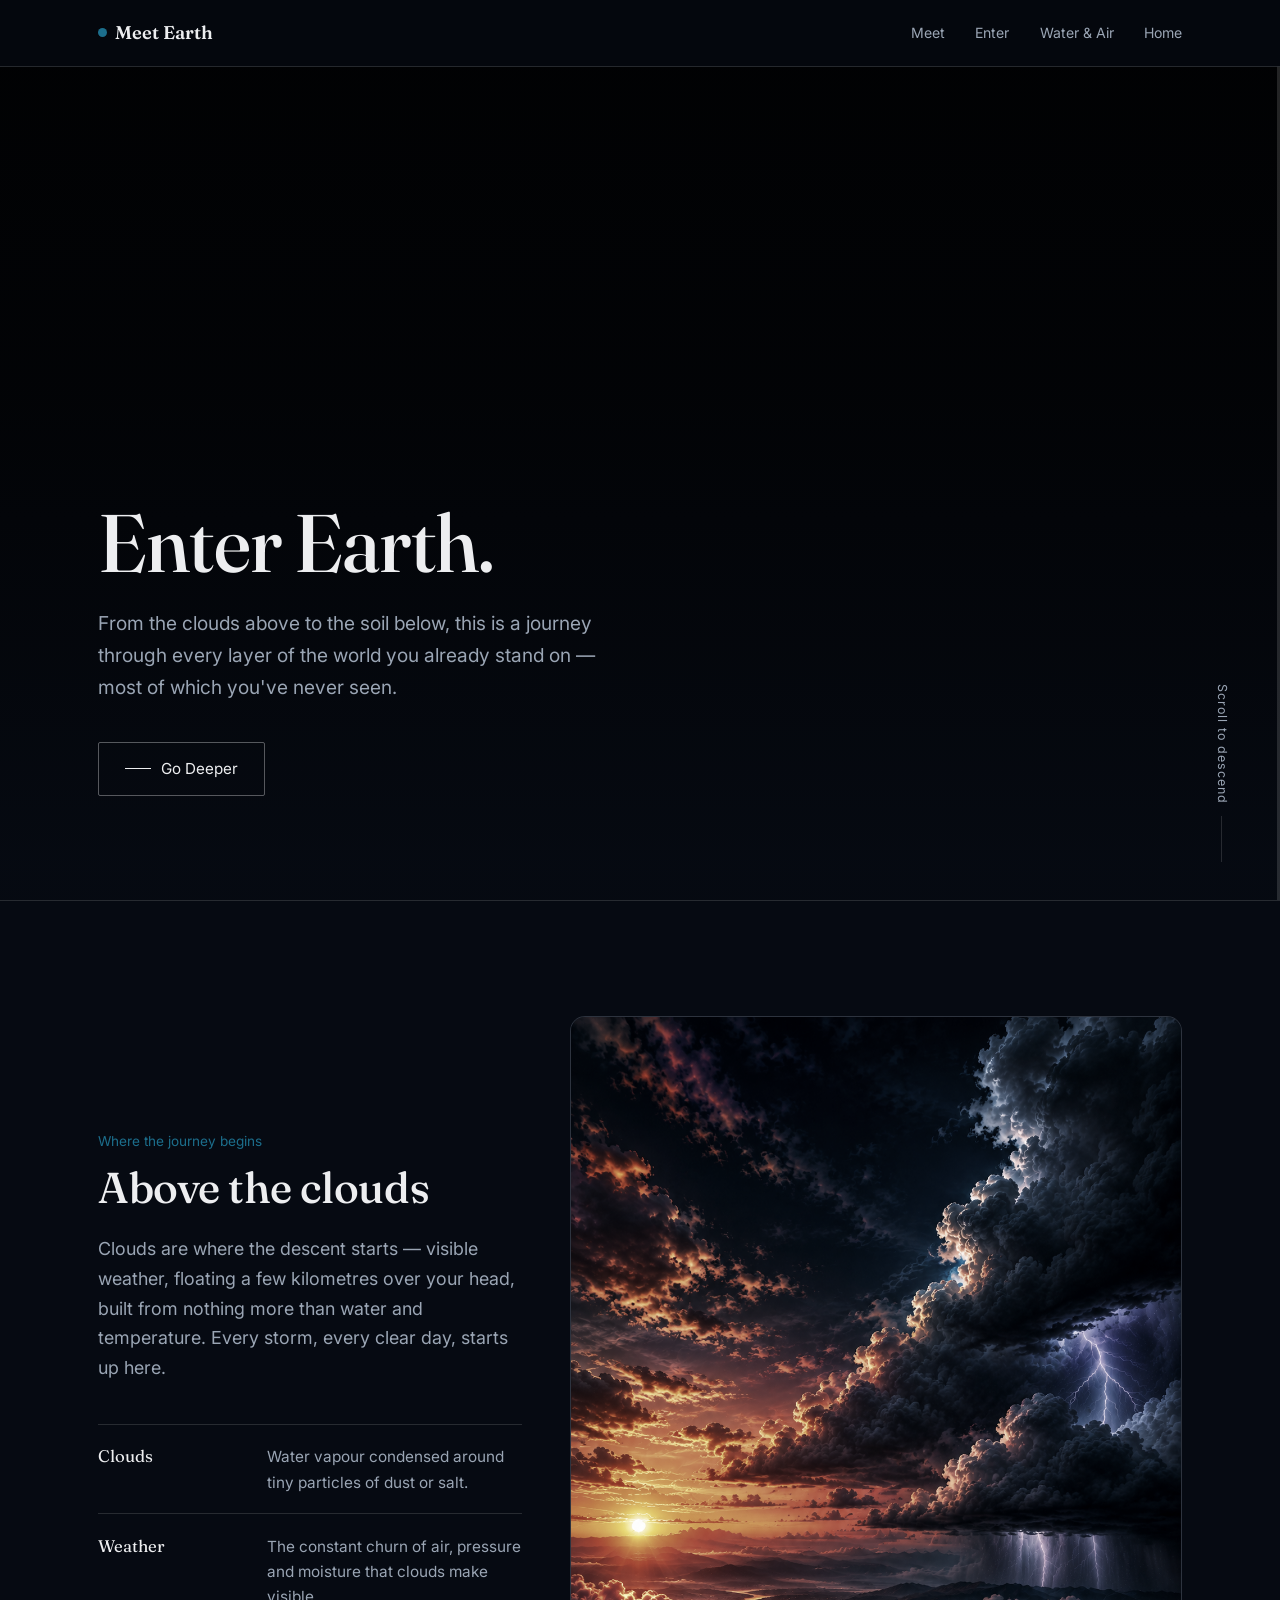
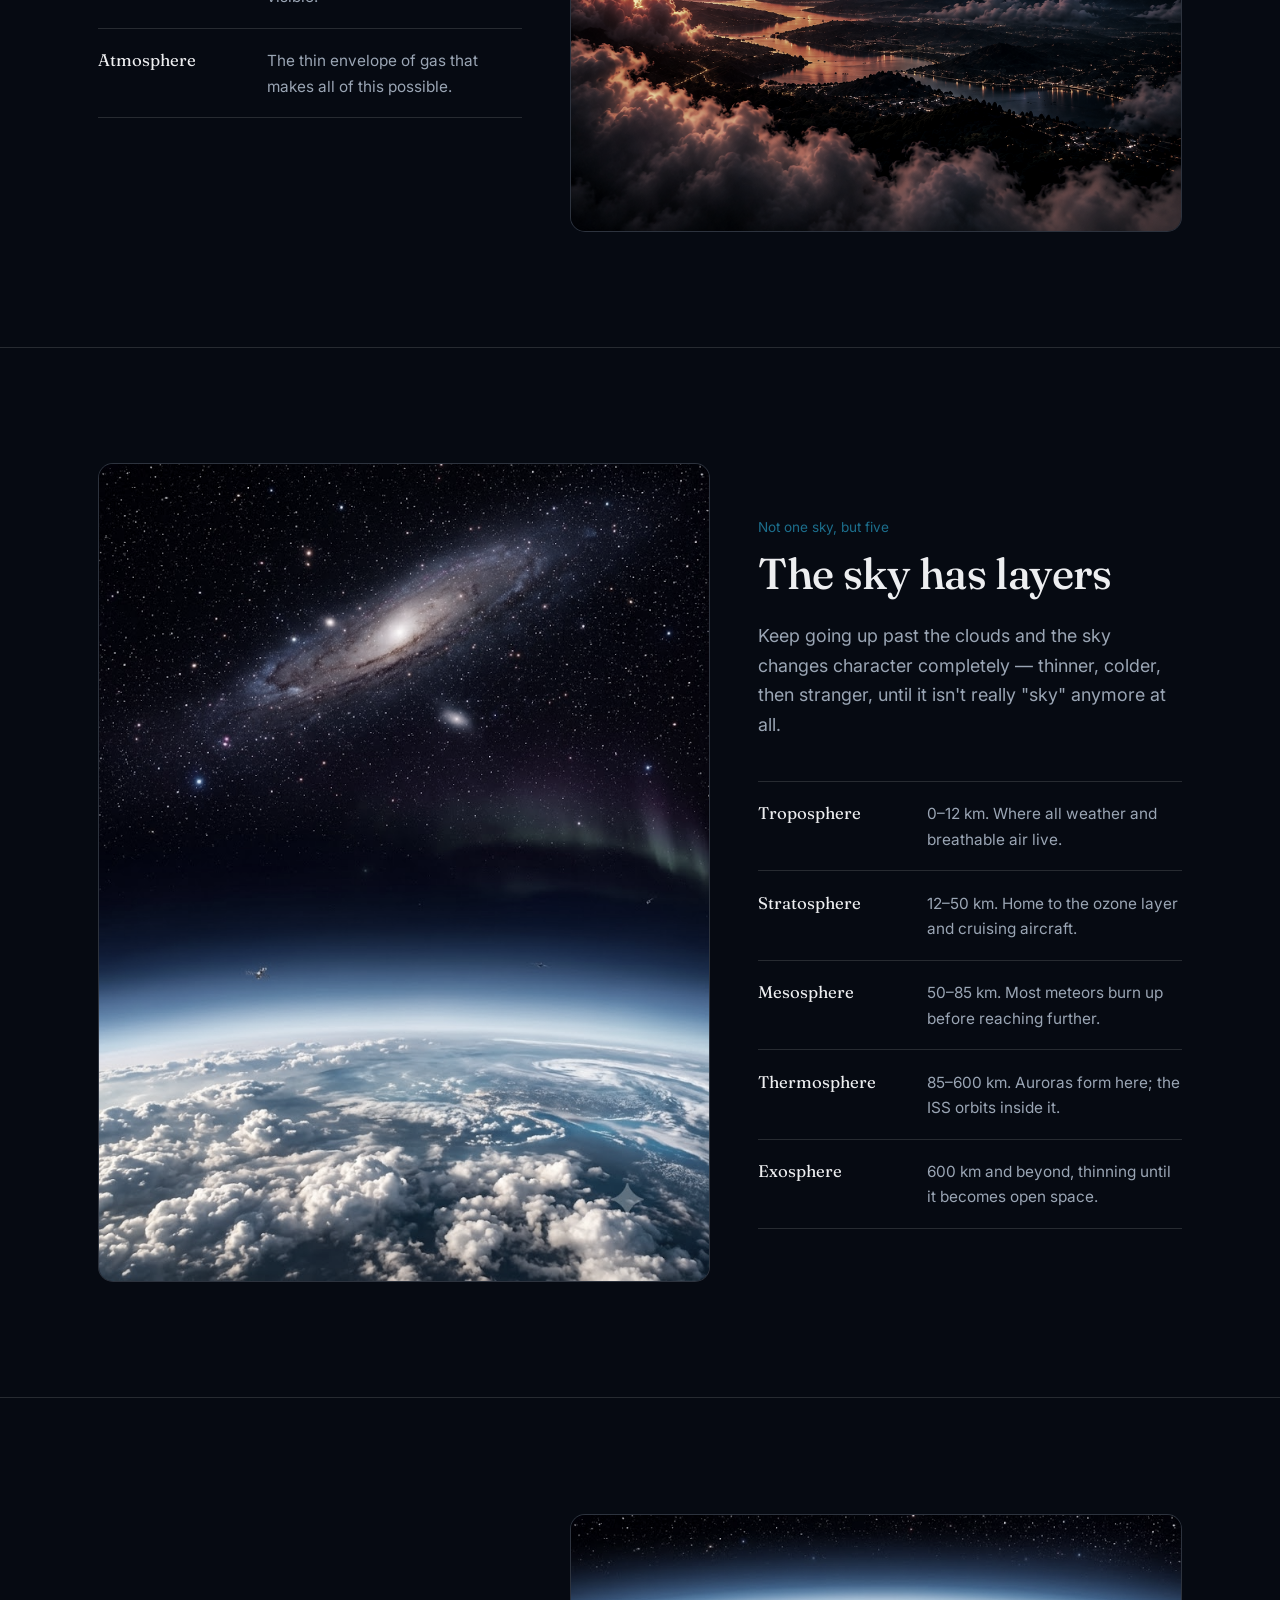
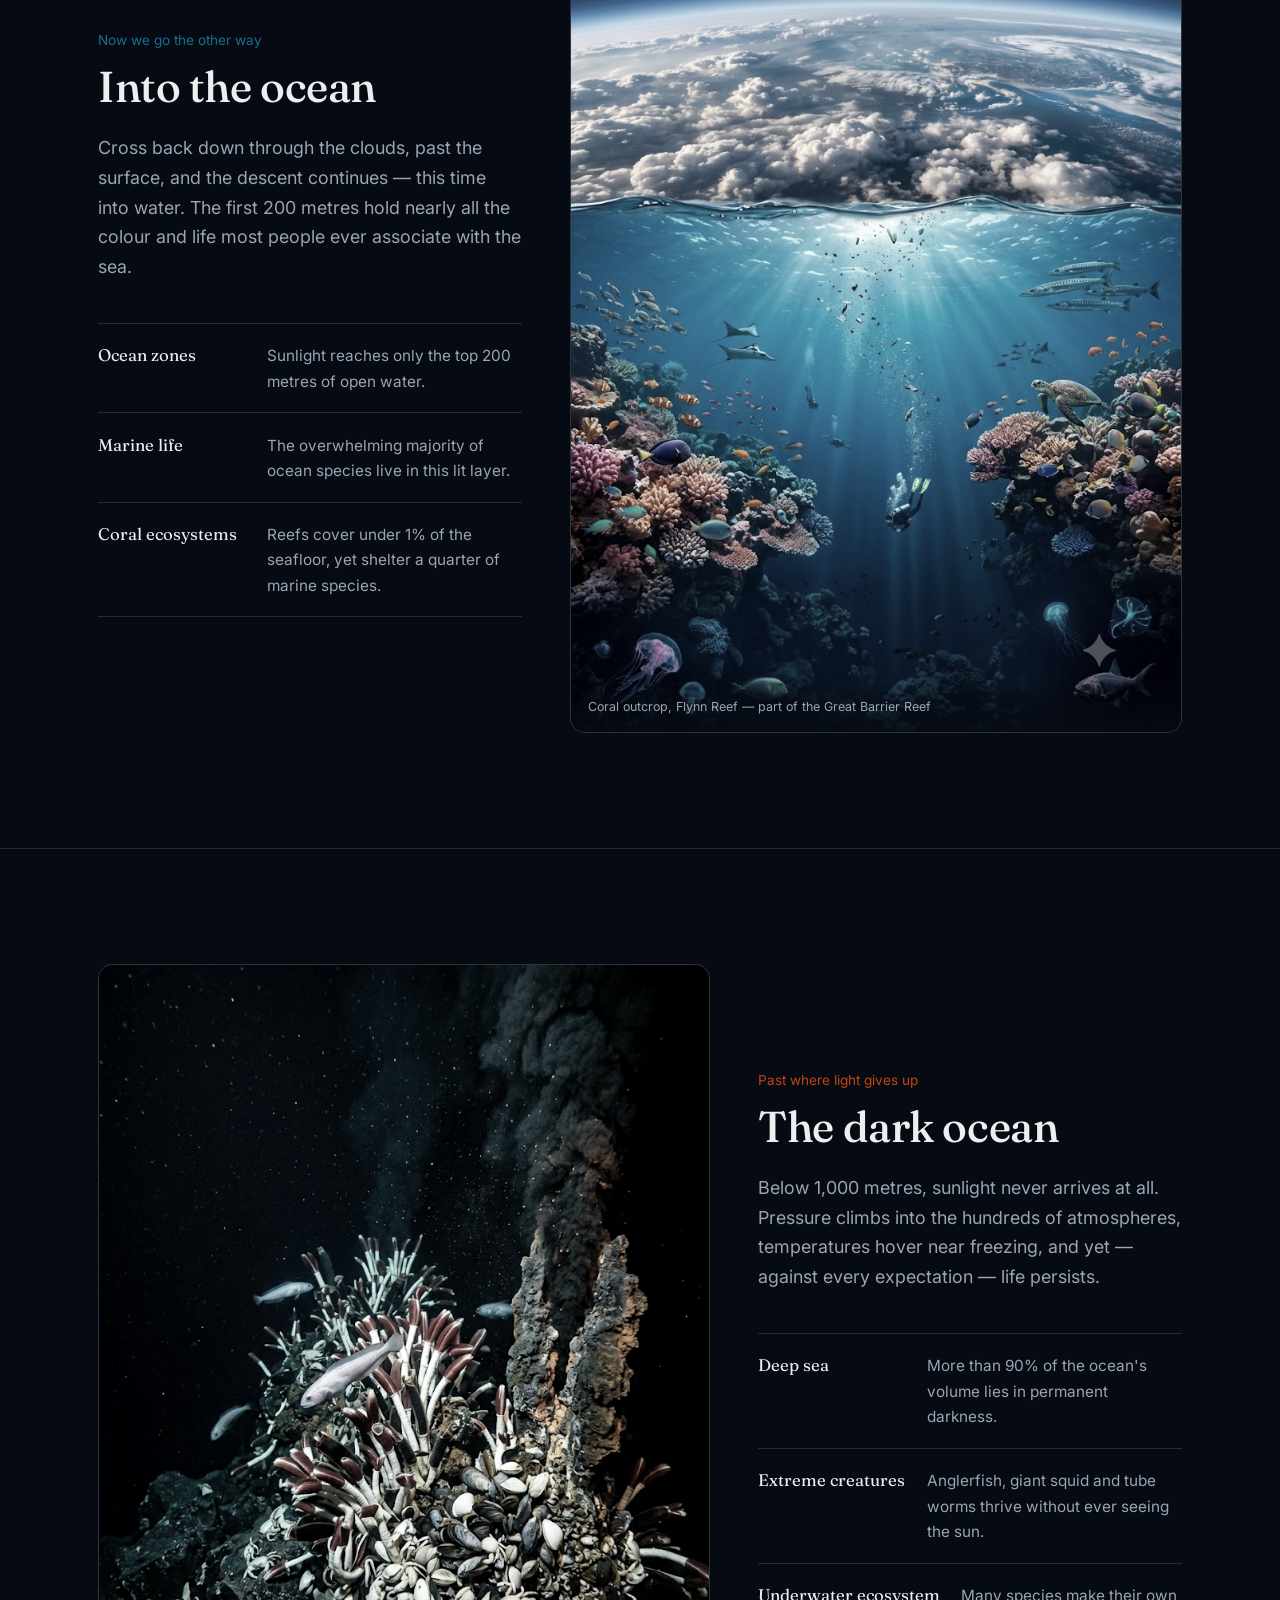
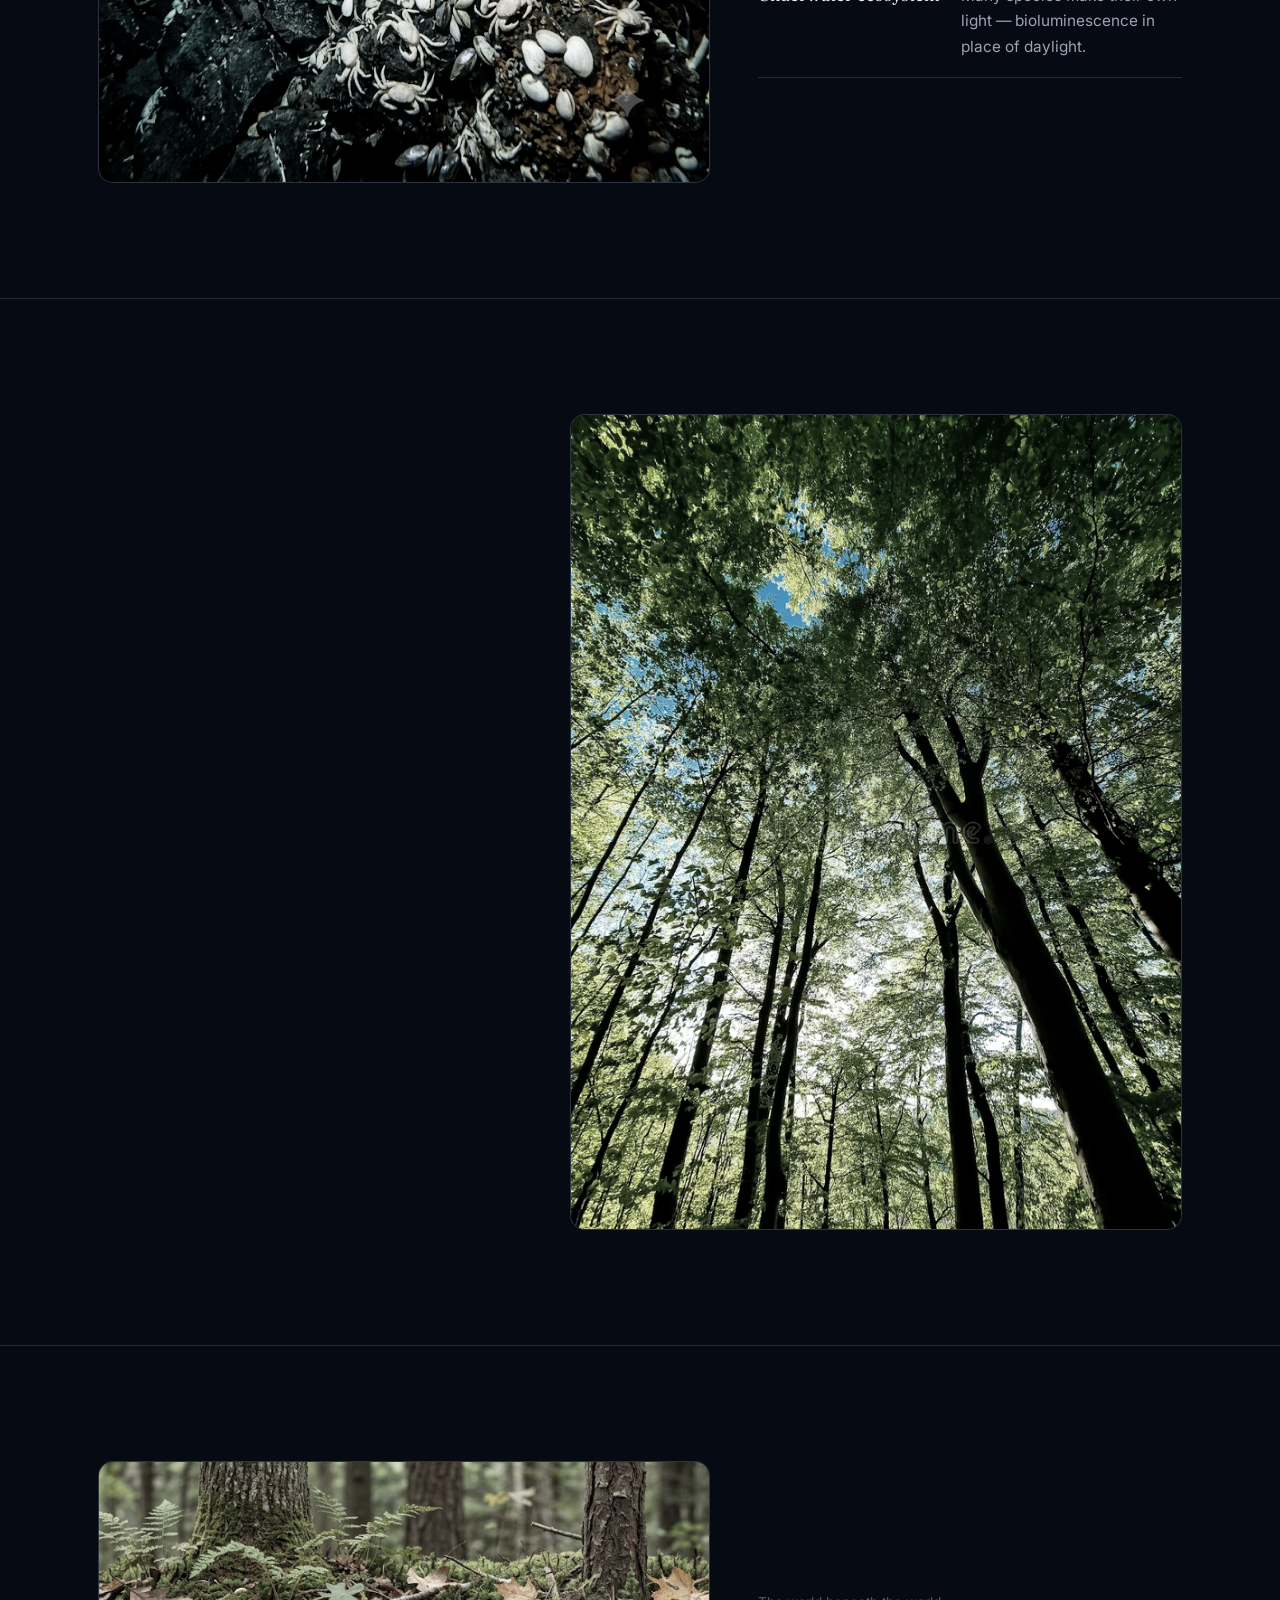
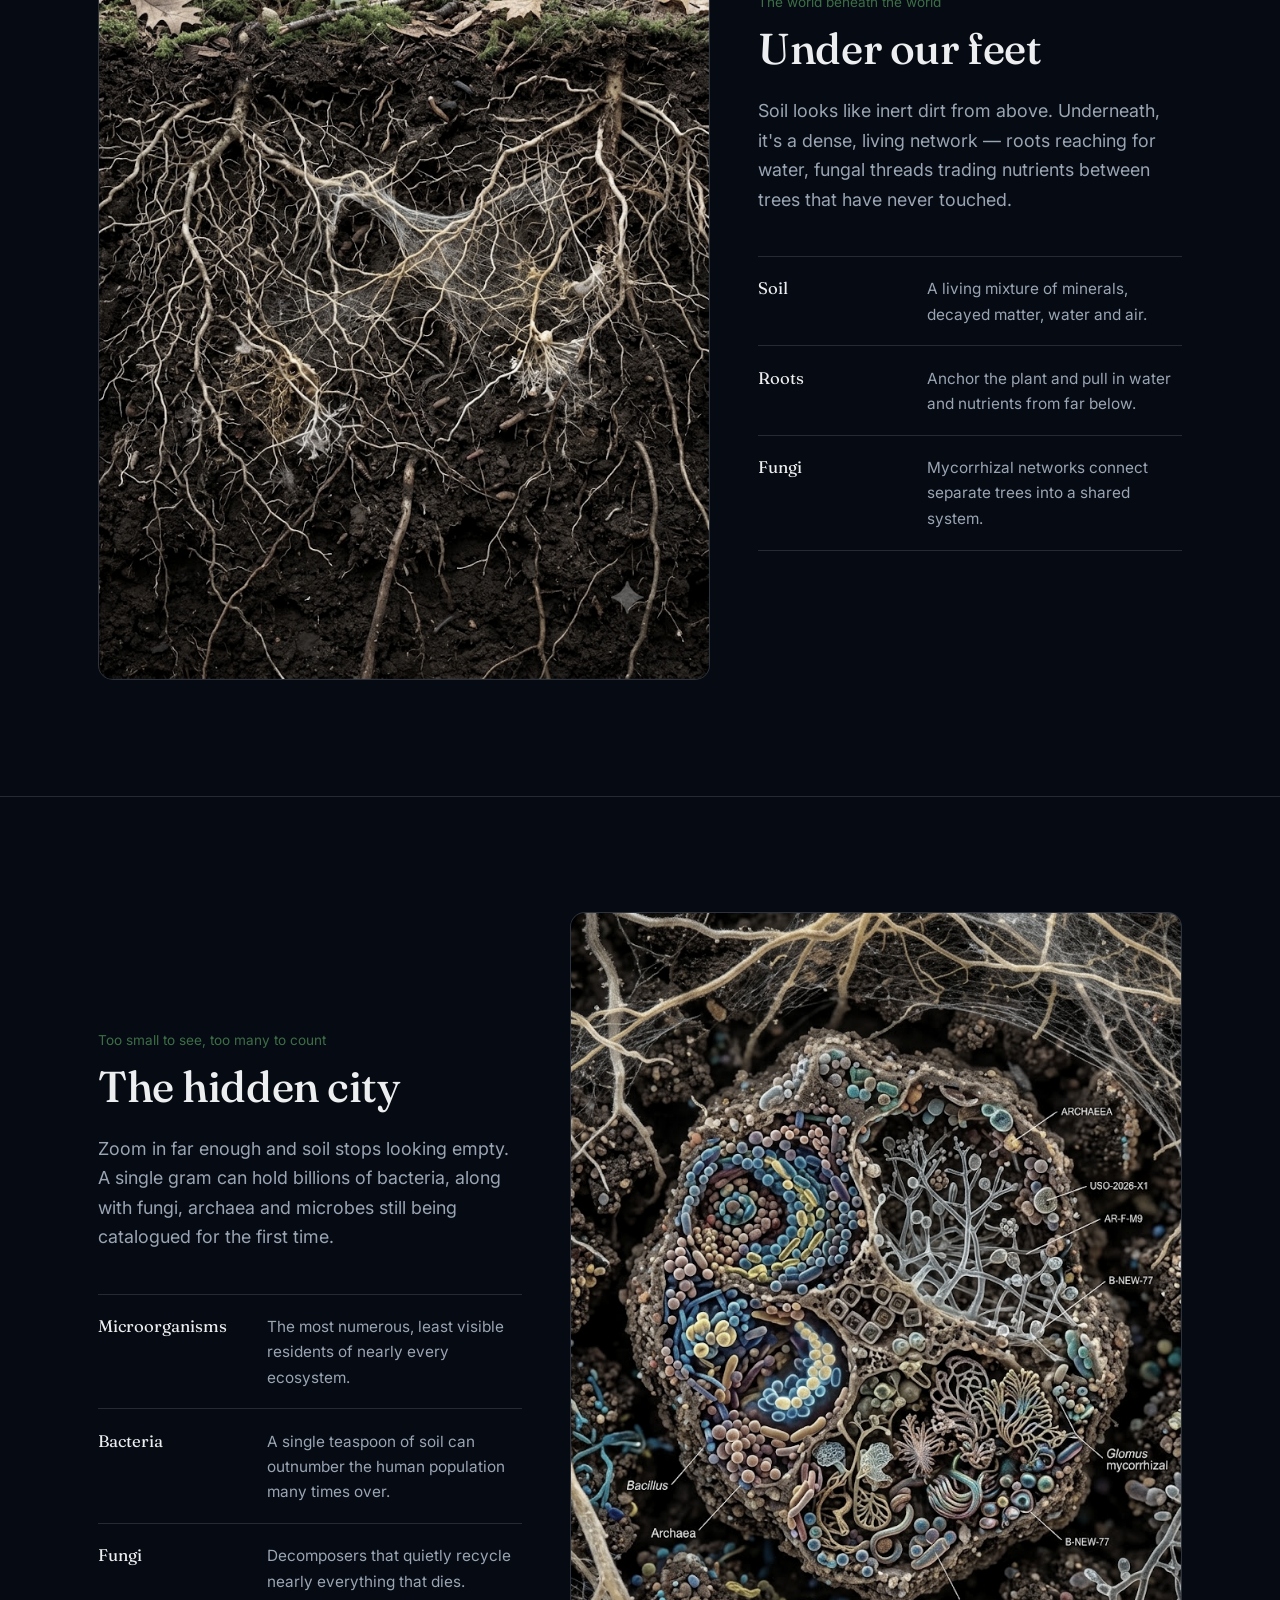
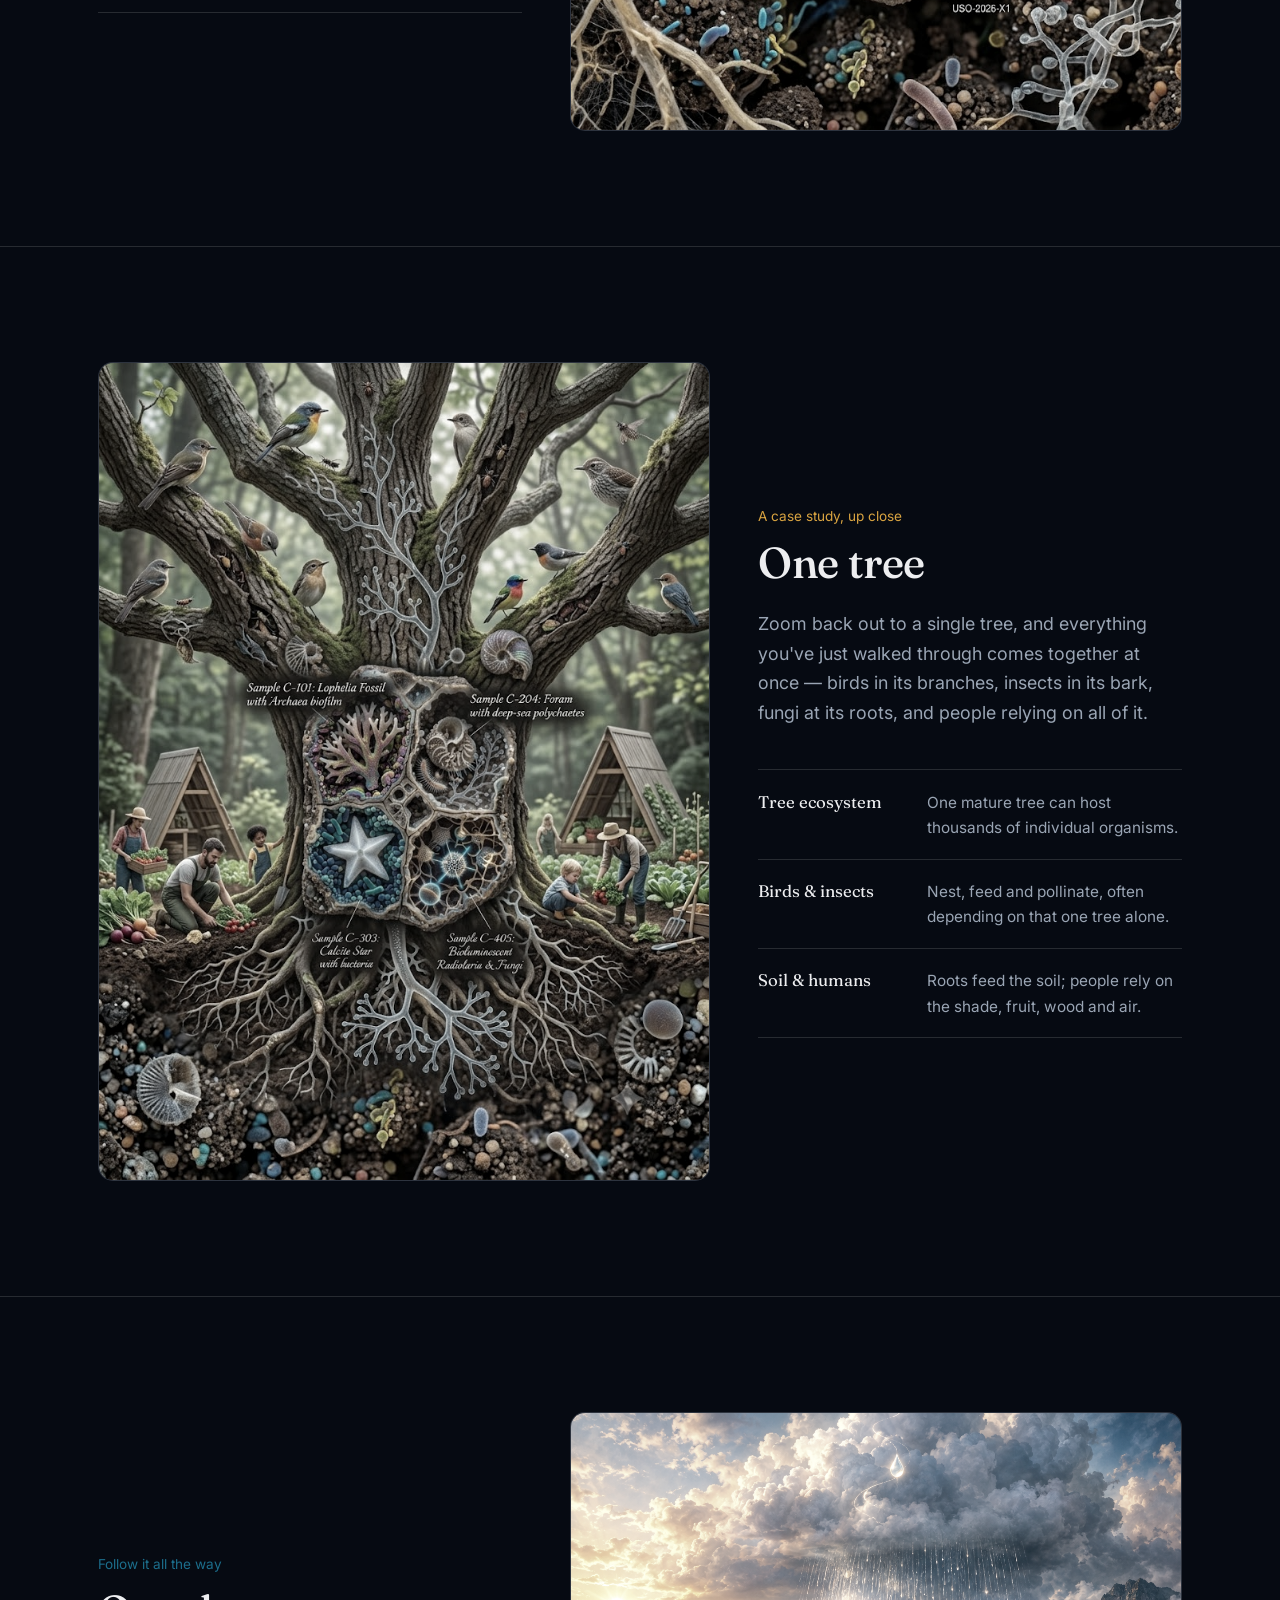
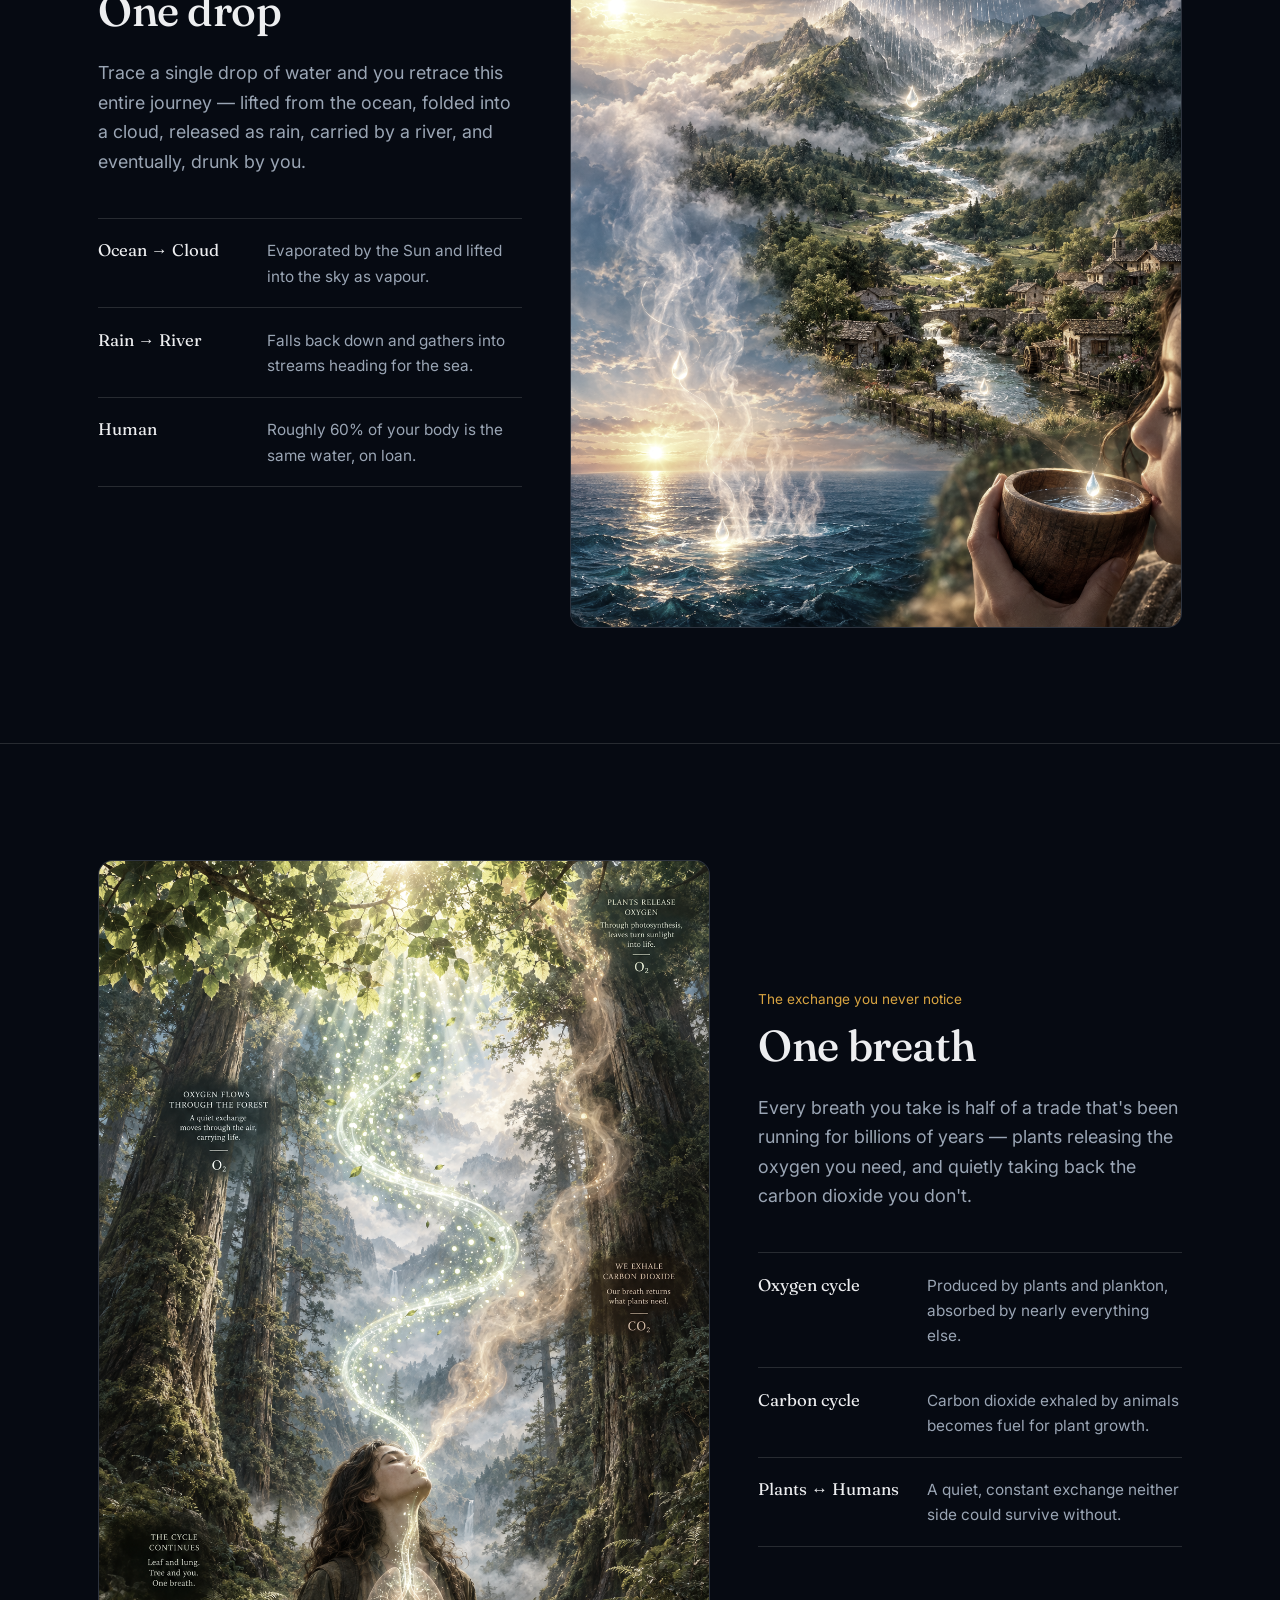
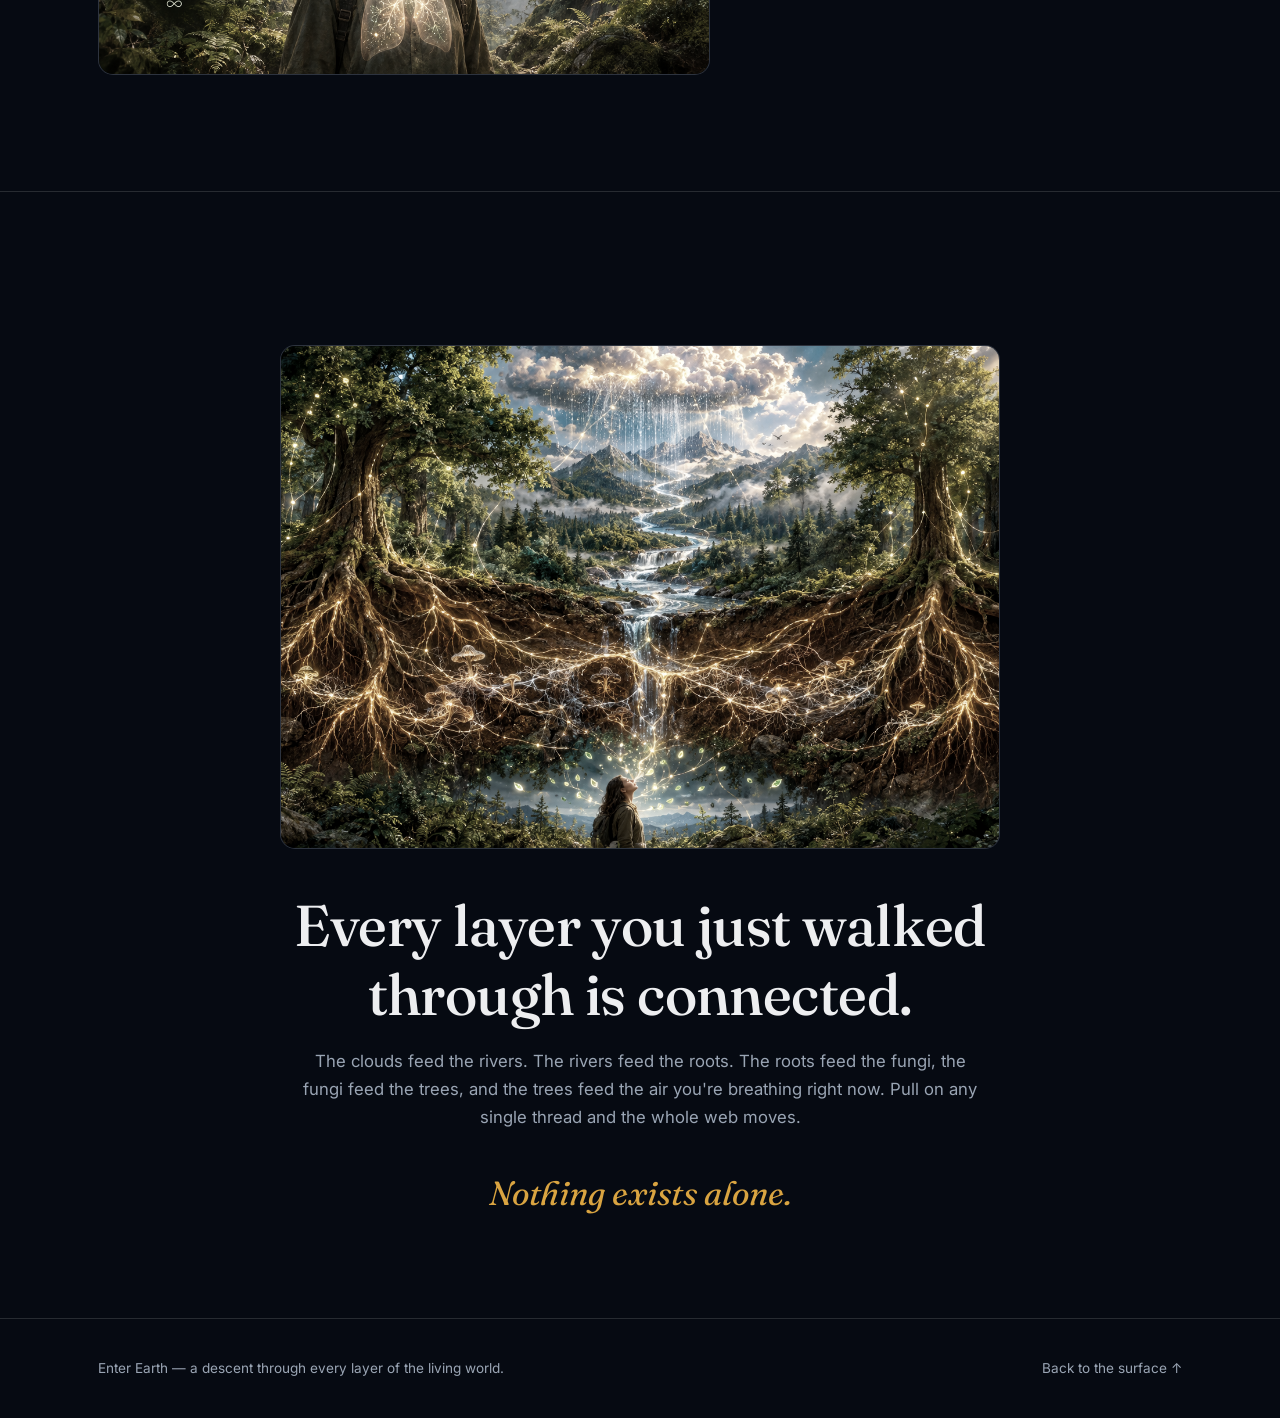
==== earth.html @ 146e315c "New" ====
<!DOCTYPE html>
<html lang="en">

<head>
  <meta charset="UTF-8">
  <meta name="viewport" content="width=device-width, initial-scale=1.0">
  <title>Enter Earth</title>

  <link rel="preconnect" href="https://fonts.googleapis.com">
  <link rel="preconnect" href="https://fonts.gstatic.com" crossorigin>
  <link
    href="https://fonts.googleapis.com/css2?family=Fraunces:opsz,wght@9..144,300;9..144,500;9..144,600;9..144,700&family=Inter:wght@300;400;500;600&display=swap"
    rel="stylesheet">
  <link href="https://cdnjs.cloudflare.com/ajax/libs/bootstrap/5.3.3/css/bootstrap.min.css" rel="stylesheet">
  <link rel="stylesheet" href="css/earth.css">
  <link rel="shortcut icon" href="img/image copy 35.png" type="image/x-icon">
</head>

<body>

  <!-- depth indicator -->
  <div class="depth-rail" aria-hidden="true">
    <div class="depth-rail-fill" id="depthFill"></div>
  </div>

 <nav class="site-nav">
  <div class="container-narrow">
    <a href="#top" class="brand"><span class="brand-dot"></span>Meet Earth</a>

    <input type="checkbox" id="navToggle" class="nav-toggle-checkbox">
    <label for="navToggle" class="nav-toggle" aria-label="Toggle menu">
      <span></span>
      <span></span>
      <span></span>
    </label>

    <ul class="nav-links">
      <li><a class="active" href="index.html">Meet</a></li>
      <li><a href="earth.html">Enter</a></li>
      <li><a href="earth1.html">Water &amp; Air</a></li>
      <!-- <li><a href="#ch10">Extremes</a></li> -->
      <li><a href="#ch12">Home</a></li>
    </ul>
  </div>
</nav>
  <!-- 01 HERO -->
  <header id="top" class="hero">
    <div class="container-narrow hero-inner">
      <!-- <p class="hero-eyebrow">A descent through the living world</p> -->
      <h1>Enter Earth.</h1>
      <p class="hero-tagline">From the clouds above to the soil below, this is a journey through every layer of the
        world you already stand on — most of which you've never seen.</p>
      <a href="#ch02" class="cta"><span class="line"></span> Go Deeper</a>
    </div>
    <div class="hero-scroll">Scroll to descend</div>
  </header>

  <main>

    <!-- 02 — ABOVE THE CLOUDS -->
    <section id="ch02" class="chapter">
      <div class="container-narrow">
        <div class="row g-5 align-items-center">
          <div class="col-lg-5 reveal">
            <!-- <span class="chapter-number">02</span> -->
            <p class="chapter-kicker">Where the journey begins</p>
            <h2 class="chapter-title">Above the clouds</h2>
            <p class="chapter-lede">Clouds are where the descent starts — visible weather, floating a few kilometres
              over your head, built from nothing more than water and temperature. Every storm, every clear day, starts
              up here.</p>
            <ul class="facts">
              <li><span class="f-label">Clouds</span>
                <p class="f-detail">Water vapour condensed around tiny particles of dust or salt.</p>
              </li>
              <li><span class="f-label">Weather</span>
                <p class="f-detail">The constant churn of air, pressure and moisture that clouds make visible.</p>
              </li>
              <li><span class="f-label">Atmosphere</span>
                <p class="f-detail">The thin envelope of gas that makes all of this possible.</p>
              </li>
            </ul>
          </div>
          <div class="col-lg-7 reveal">
            <div class="media-frame">
              <img src="img/image copy 6.png" alt="Cumulus clouds seen from below against a blue sky">
            </div>
          </div>
        </div>
      </div>
    </section>

    <!-- 03 — THE SKY HAS LAYERS -->
    <section id="ch03" class="chapter">
      <div class="container-narrow">
        <div class="row g-5 align-items-center row-reverse-lg is-rev">
          <div class="col-lg-5 reveal">
            <!-- <span class="chapter-number">03</span> -->
            <p class="chapter-kicker">Not one sky, but five</p>
            <h2 class="chapter-title">The sky has layers</h2>
            <p class="chapter-lede">Keep going up past the clouds and the sky changes character completely — thinner,
              colder, then stranger, until it isn't really "sky" anymore at all.</p>
            <ul class="facts">
              <li><span class="f-label">Troposphere</span>
                <p class="f-detail">0–12 km. Where all weather and breathable air live.</p>
              </li>
              <li><span class="f-label">Stratosphere</span>
                <p class="f-detail">12–50 km. Home to the ozone layer and cruising aircraft.</p>
              </li>
              <li><span class="f-label">Mesosphere</span>
                <p class="f-detail">50–85 km. Most meteors burn up before reaching further.</p>
              </li>
              <li><span class="f-label">Thermosphere</span>
                <p class="f-detail">85–600 km. Auroras form here; the ISS orbits inside it.</p>
              </li>
              <li><span class="f-label">Exosphere</span>
                <p class="f-detail">600 km and beyond, thinning until it becomes open space.</p>
              </li>
            </ul>
          </div>
          <div class="col-lg-7 reveal">
            <div class="media-frame">
             <img src="img/image copy 7.png" alt="">
            </div>
          </div>
        </div>
      </div>
    </section>

    <!-- 04 — INTO THE OCEAN -->
    <section id="ch04" class="chapter">
      <div class="container-narrow">
        <div class="row g-5 align-items-center">
          <div class="col-lg-5 reveal">
            <!-- <span class="chapter-number">04</span> -->
            <p class="chapter-kicker">Now we go the other way</p>
            <h2 class="chapter-title">Into the ocean</h2>
            <p class="chapter-lede">Cross back down through the clouds, past the surface, and the descent continues —
              this time into water. The first 200 metres hold nearly all the colour and life most people ever associate
              with the sea.</p>
            <ul class="facts">
              <li><span class="f-label">Ocean zones</span>
                <p class="f-detail">Sunlight reaches only the top 200 metres of open water.</p>
              </li>
              <li><span class="f-label">Marine life</span>
                <p class="f-detail">The overwhelming majority of ocean species live in this lit layer.</p>
              </li>
              <li><span class="f-label">Coral ecosystems</span>
                <p class="f-detail">Reefs cover under 1% of the seafloor, yet shelter a quarter of marine species.</p>
              </li>
            </ul>
          </div>
          <div class="col-lg-7 reveal">
            <div class="media-frame">
              <img
                src="img/image copy 8.png"
                alt="A coral outcrop teeming with marine life on a reef">
              <div class="cap">Coral outcrop, Flynn Reef — part of the Great Barrier Reef</div>
            </div>
          </div>
        </div>
      </div>
    </section>

    <!-- 05 — THE DARK OCEAN -->
    <section id="ch05" class="chapter">
      <div class="container-narrow">
        <div class="row g-5 align-items-center row-reverse-lg is-rev">
          <div class="col-lg-5 reveal">
            <!-- <span class="chapter-number">05</span> -->
            <p class="chapter-kicker">Past where light gives up</p>
            <h2 class="chapter-title">The dark ocean</h2>
            <p class="chapter-lede">Below 1,000 metres, sunlight never arrives at all. Pressure climbs into the hundreds
              of atmospheres, temperatures hover near freezing, and yet — against every expectation — life persists.</p>
            <ul class="facts">
              <li><span class="f-label">Deep sea</span>
                <p class="f-detail">More than 90% of the ocean's volume lies in permanent darkness.</p>
              </li>
              <li><span class="f-label">Extreme creatures</span>
                <p class="f-detail">Anglerfish, giant squid and tube worms thrive without ever seeing the sun.</p>
              </li>
              <li><span class="f-label">Underwater ecosystem</span>
                <p class="f-detail">Many species make their own light — bioluminescence in place of daylight.</p>
              </li>
            </ul>
          </div>
          <div class="col-lg-7 reveal">
            <div class="media-frame">
              <img
                src="img/image copy 9.png"alt="Diagram of the deep ocean zones with bioluminescent creatures in the dark">
            </div>
          </div>
        </div>
      </div>
    </section>

    <!-- 06 — INTO THE FOREST -->
    <section id="ch06" class="chapter">
      <div class="container-narrow">
        <div class="row g-5 align-items-center">
          <div class="col-lg-5 reveal">
            <!-- <span class="chapter-number">06</span> -->
            <p class="chapter-kicker">Back on land, looking up</p>
            <h2 class="chapter-title">Into the forest</h2>
            <p class="chapter-lede">A forest is its own vertical world — a canopy catching the light, an understory
              making do with what's left, and a floor doing the quiet work of breaking everything back down.</p>
            <ul class="facts">
              <li><span class="f-label">Forest layers</span>
                <p class="f-detail">Canopy, understory and floor, each with its own climate and residents.</p>
              </li>
              <li><span class="f-label">Wildlife</span>
                <p class="f-detail">Forests hold roughly 80% of the world's documented land species.</p>
              </li>
              <li><span class="f-label">Trees</span>
                <p class="f-detail">An estimated three trillion trees stand on Earth right now.</p>
              </li>
            </ul>
          </div>
          <div class="col-lg-7 reveal">
            <div class="media-frame">
              <img src="img/image copy 11.png"
                alt="Dense green rainforest canopy seen from above">
            </div>
          </div>
        </div>
      </div>
    </section>

    <!-- 07 — UNDER OUR FEET -->
    <section id="ch07" class="chapter">
      <div class="container-narrow">
        <div class="row g-5 align-items-center row-reverse-lg is-rev">
          <div class="col-lg-5 reveal">
            <!-- <span class="chapter-number">07</span> -->
            <p class="chapter-kicker">The world beneath the world</p>
            <h2 class="chapter-title">Under our feet</h2>
            <p class="chapter-lede">Soil looks like inert dirt from above. Underneath, it's a dense, living network —
              roots reaching for water, fungal threads trading nutrients between trees that have never touched.</p>
            <ul class="facts">
              <li><span class="f-label">Soil</span>
                <p class="f-detail">A living mixture of minerals, decayed matter, water and air.</p>
              </li>
              <li><span class="f-label">Roots</span>
                <p class="f-detail">Anchor the plant and pull in water and nutrients from far below.</p>
              </li>
              <li><span class="f-label">Fungi</span>
                <p class="f-detail">Mycorrhizal networks connect separate trees into a shared system.</p>
              </li>
            </ul>
          </div>
          <div class="col-lg-7 reveal">
            <div class="media-frame">
              <img
                src="img/image copy 12.png"alt="Diagram of roots and a fungal network beneath the soil">
            </div>
          </div>
        </div>
      </div>
    </section>

    <!-- 08 — THE HIDDEN CITY -->
    <section id="ch08" class="chapter">
      <div class="container-narrow">
        <div class="row g-5 align-items-center">
          <div class="col-lg-5 reveal">
            <!-- <span class="chapter-number">08</span> -->
            <p class="chapter-kicker">Too small to see, too many to count</p>
            <h2 class="chapter-title">The hidden city</h2>
            <p class="chapter-lede">Zoom in far enough and soil stops looking empty. A single gram can hold billions of
              bacteria, along with fungi, archaea and microbes still being catalogued for the first time.</p>
            <ul class="facts">
              <li><span class="f-label">Microorganisms</span>
                <p class="f-detail">The most numerous, least visible residents of nearly every ecosystem.</p>
              </li>
              <li><span class="f-label">Bacteria</span>
                <p class="f-detail">A single teaspoon of soil can outnumber the human population many times over.</p>
              </li>
              <li><span class="f-label">Fungi</span>
                <p class="f-detail">Decomposers that quietly recycle nearly everything that dies.</p>
              </li>
            </ul>
          </div>
          <div class="col-lg-7 reveal">
            <div class="media-frame">
              <img
                src="img/image copy 13.png"alt="Illustration of microorganisms including bacteria and fungi">
            </div>
          </div>
        </div>
      </div>
    </section>

    <!-- 09 — ONE TREE -->
    <section id="ch09" class="chapter">
      <div class="container-narrow">
        <div class="row g-5 align-items-center row-reverse-lg is-rev">
          <div class="col-lg-5 reveal">
            <!-- <span class="chapter-number">09</span> -->
            <p class="chapter-kicker">A case study, up close</p>
            <h2 class="chapter-title">One tree</h2>
            <p class="chapter-lede">Zoom back out to a single tree, and everything you've just walked through comes
              together at once — birds in its branches, insects in its bark, fungi at its roots, and people relying on
              all of it.</p>
            <ul class="facts">
              <li><span class="f-label">Tree ecosystem</span>
                <p class="f-detail">One mature tree can host thousands of individual organisms.</p>
              </li>
              <li><span class="f-label">Birds &amp; insects</span>
                <p class="f-detail">Nest, feed and pollinate, often depending on that one tree alone.</p>
              </li>
              <li><span class="f-label">Soil &amp; humans</span>
                <p class="f-detail">Roots feed the soil; people rely on the shade, fruit, wood and air.</p>
              </li>
            </ul>
          </div>
          <div class="col-lg-7 reveal">
            <div class="media-frame">
              <img
                src="img/image copy 14.png"alt="Diagram showing one tree connected to birds, insects, soil and humans">
            </div>
          </div>
        </div>
      </div>
    </section>

    <!-- 10 — ONE DROP -->
    <section id="ch10" class="chapter">
      <div class="container-narrow">
        <div class="row g-5 align-items-center">
          <div class="col-lg-5 reveal">
            <!-- <span class="chapter-number">10</span> -->
            <p class="chapter-kicker">Follow it all the way</p>
            <h2 class="chapter-title">One drop</h2>
            <p class="chapter-lede">Trace a single drop of water and you retrace this entire journey — lifted from the
              ocean, folded into a cloud, released as rain, carried by a river, and eventually, drunk by you.</p>
            <ul class="facts">
              <li><span class="f-label">Ocean → Cloud</span>
                <p class="f-detail">Evaporated by the Sun and lifted into the sky as vapour.</p>
              </li>
              <li><span class="f-label">Rain → River</span>
                <p class="f-detail">Falls back down and gathers into streams heading for the sea.</p>
              </li>
              <li><span class="f-label">Human</span>
                <p class="f-detail">Roughly 60% of your body is the same water, on loan.</p>
              </li>
            </ul>
          </div>
          <div class="col-lg-7 reveal">
            <div class="media-frame">
              <img
                src="img/image copy 15.png"alt="Diagram showing water's journey from ocean to cloud, rain, river and a person">
            </div>
          </div>
        </div>
      </div>
    </section>

    <!-- 11 — ONE BREATH -->
    <section id="ch11" class="chapter">
      <div class="container-narrow">
        <div class="row g-5 align-items-center row-reverse-lg is-rev">
          <div class="col-lg-5 reveal">
            <!-- <span class="chapter-number">11</span> -->
            <p class="chapter-kicker">The exchange you never notice</p>
            <h2 class="chapter-title">One breath</h2>
            <p class="chapter-lede">Every breath you take is half of a trade that's been running for billions of years —
              plants releasing the oxygen you need, and quietly taking back the carbon dioxide you don't.</p>
            <ul class="facts">
              <li><span class="f-label">Oxygen cycle</span>
                <p class="f-detail">Produced by plants and plankton, absorbed by nearly everything else.</p>
              </li>
              <li><span class="f-label">Carbon cycle</span>
                <p class="f-detail">Carbon dioxide exhaled by animals becomes fuel for plant growth.</p>
              </li>
              <li><span class="f-label">Plants ↔ Humans</span>
                <p class="f-detail">A quiet, constant exchange neither side could survive without.</p>
              </li>
            </ul>
          </div>
          <div class="col-lg-7 reveal">
            <div class="media-frame">
              <img
                src="img/image copy 16.png"alt="Diagram showing the exchange of oxygen and carbon dioxide between a plant and a person">
            </div>
          </div>
        </div>
      </div>
    </section>

    <!-- 12 — THE WEB -->
    <section id="ch12" class="chapter finale">
      <div class="container-narrow">
        <div class="media-frame finale-media reveal">
          <img
            src="img/image copy 17.png"alt="A network diagram showing species connected by food chains and ecosystem relationships">
        </div>
        <!-- <span class="chapter-number" style="margin:1rem auto 1rem;">12</span> -->
        <h2 class="reveal">Every layer you just walked through is connected.</h2>
        <p class="reveal">The clouds feed the rivers. The rivers feed the roots. The roots feed the fungi, the fungi
          feed the trees, and the trees feed the air you're breathing right now. Pull on any single thread and the whole
          web moves.</p>
        <span class="home-word reveal">Nothing exists alone.</span>
      </div>
    </section>

  </main>

  <footer>
    <div class="container-narrow d-flex flex-wrap justify-content-between align-items-center gap-2">
      <p>Enter Earth — a descent through every layer of the living world.</p>
      <a href="#top" class="back-top">Back to the surface ↑</a>
    </div>
  </footer>

  <script src="https://cdnjs.cloudflare.com/ajax/libs/bootstrap/5.3.3/js/bootstrap.bundle.min.js"></script>
  <script>
    const io = new IntersectionObserver((entries) => {
      entries.forEach(e => { if (e.isIntersecting) { e.target.classList.add('in'); io.unobserve(e.target); } });
    }, { threshold: 0.18 });
    document.querySelectorAll('.reveal').forEach(el => io.observe(el));

    const fill = document.getElementById('depthFill');
    function updateDepth() {
      const scrollTop = window.scrollY;
      const docHeight = document.documentElement.scrollHeight - window.innerHeight;
      const pct = docHeight > 0 ? Math.min(100, (scrollTop / docHeight) * 100) : 0;
      fill.style.height = pct + '%';
    }
    window.addEventListener('scroll', updateDepth, { passive: true });
    updateDepth();
  </script>
</body>

</html>
---- css/earth.css ----
:root {
  --void: #060A12;
  --panel: #0D1420;
  --ivory: #EDEEF0;
  --mist: #9AA5B4;
  --ocean: #1C6E8C;
  --ember: #C1440E;
  --moss: #3C6E47;
  --gold: #D9A441;
  --rule: rgba(237, 238, 240, 0.14);
}

::selection {
  background: var(--ocean);
  color: var(--void);
}

html {
  scroll-behavior: smooth;
}

body {
  background: var(--void);
  color: var(--ivory);
  font-family: 'Inter', -apple-system, sans-serif;
  font-weight: 400;
  line-height: 1.65;
  -webkit-font-smoothing: antialiased;
  overflow-x: hidden;
}

h1,
h2,
h3,
.display-serif {
  font-family: 'Fraunces', Georgia, serif;
  letter-spacing: -0.01em;
}

.container-narrow {
  max-width: 1180px;
  margin: 0 auto;
  padding: 0 clamp(1.25rem, 4vw, 3rem);
}

p,
li {
  max-width: 62ch;
  color: var(--mist);
  font-size: 1.05rem;
}

a {
  color: inherit;
}

/* ---------- DEPTH RAIL ---------- */
/* A vertical progress indicator on the right edge, reinforcing the descent narrative */
.depth-rail {
  position: fixed;
  top: 66px;
  right: 0;
  bottom: 0;
  width: 3px;
  z-index: 90;
  background: var(--rule);
}

.depth-rail-fill {
  width: 100%;
  height: 0%;
  background: linear-gradient(180deg, var(--ocean), var(--gold));
  transition: height .1s linear;
}

@media (max-width: 700px) {
  .depth-rail {
    display: none;
  }
}

/* ---------- NAV ---------- */
.site-nav {
  position: fixed;
  top: 0;
  left: 0;
  right: 0;
  z-index: 100;
  background: rgba(6, 10, 18, 0.72);
  backdrop-filter: blur(10px);
  border-bottom: 1px solid var(--rule);
  transition: border-color .3s ease;
}

.site-nav .container-narrow {
  display: flex;
  align-items: center;
  justify-content: space-between;
  height: 66px;
  position: relative; /* NEW — gives .nav-links a positioning anchor */
}

.brand {
  font-family: 'Fraunces', serif;
  font-weight: 600;
  font-size: 1.15rem;
  color: var(--ivory);
  text-decoration: none;
  display: flex;
  align-items: center;
  gap: .5rem;
}

.brand-dot {
  width: 9px;
  height: 9px;
  border-radius: 50%;
  background: var(--ocean);
  display: inline-block;
}

.nav-links {
  display: flex;
  gap: 1.9rem;
  list-style: none;
  margin: 0;
  padding: 0;
}

.nav-links a {
  font-size: .88rem;
  color: var(--mist);
  text-decoration: none;
  position: relative;
  padding-bottom: 4px;
}

.nav-links a::after {
  content: "";
  position: absolute;
  left: 0;
  bottom: 0;
  height: 1px;
  width: 0;
  background: var(--ocean);
  transition: width .28s ease;
}

.nav-links a:hover {
  color: var(--ivory);
}

.nav-links a:hover::after {
  width: 100%;
}

/* ============ NEW: hamburger + checkbox toggle ============ */

.nav-toggle-checkbox {
  position: absolute;
  opacity: 0;
  pointer-events: none;
}

.nav-toggle {
  display: none;
  flex-direction: column;
  justify-content: space-between;
  width: 24px;
  height: 18px;
  cursor: pointer;
  z-index: 101;
}

.nav-toggle span {
  display: block;
  height: 2px;
  width: 100%;
  background: var(--ivory);
  border-radius: 2px;
  transition: transform .28s ease, opacity .28s ease;
}

.nav-toggle-checkbox:checked ~ .nav-toggle span:nth-child(1) {
  transform: translateY(8px) rotate(45deg);
}
.nav-toggle-checkbox:checked ~ .nav-toggle span:nth-child(2) {
  opacity: 0;
}
.nav-toggle-checkbox:checked ~ .nav-toggle span:nth-child(3) {
  transform: translateY(-8px) rotate(-45deg);
}

@media (max-width: 900px) {
  .nav-toggle {
    display: flex;
  }

  .nav-links {
    position: absolute; /* anchored to .container-narrow, which is now position: relative */
    top: 66px;
    left: 0;
    right: 0;
    flex-direction: column;
    gap: 0;
    background: rgba(6, 10, 18, 0.96);
    backdrop-filter: blur(10px);
    visibility: hidden;
    opacity: 0;
    transform: translateY(-10px);
    transition: opacity .28s ease, transform .28s ease, visibility 0s linear .28s;
  }

  .nav-toggle-checkbox:checked ~ .nav-links {
    visibility: visible;
    opacity: 1;
    transform: translateY(0);
    transition: opacity .28s ease, transform .28s ease, visibility 0s linear 0s;
  }

  .nav-links li {
    padding: 1rem 1.5rem;
    border-bottom: 1px solid var(--rule);
  }
}

/* ---------- HERO ---------- */
.hero {
  position: relative;
  min-height: 100vh;
  display: flex;
  align-items: flex-end;
  background: #000 url('https://commons.wikimedia.org/wiki/Special:FilePath/The%20Blue%20Marble%2C%20AS17-148-22727.jpg?width=1920') center 62% / cover no-repeat;
}

.hero::before {
  content: "";
  position: absolute;
  inset: 0;
  background: linear-gradient(180deg, rgba(6, 10, 18, 0.15) 0%, rgba(6, 10, 18, 0.35) 45%, rgba(6, 10, 18, 0.96) 96%);
}

.hero-inner {
  position: relative;
  z-index: 2;
  padding-bottom: 6.5rem;
  width: 100%;
}

.hero-eyebrow {
  color: var(--ocean);
  font-size: .8rem;
  letter-spacing: .06em;
  margin-bottom: 1.1rem;
  opacity: 0;
  transform: translateY(10px);
  animation: rise .9s .15s ease forwards;
}

.hero h1 {
  font-size: clamp(2.6rem, 6.4vw, 5.1rem);
  font-weight: 500;
  color: var(--ivory);
  max-width: 16ch;
  margin-bottom: 1.4rem;
  line-height: 1.04;
  opacity: 0;
  transform: translateY(16px);
  animation: rise 1s .3s ease forwards;
}

.hero-tagline {
  font-size: 1.2rem;
  color: var(--mist);
  max-width: 42ch;
  margin-bottom: 2.4rem;
  opacity: 0;
  transform: translateY(16px);
  animation: rise 1s .5s ease forwards;
}

@keyframes rise {
  to {
    opacity: 1;
    transform: none;
  }
}

.cta {
  display: inline-flex;
  align-items: center;
  gap: .65rem;
  border: 1px solid rgba(237, 238, 240, 0.35);
  color: var(--ivory);
  text-decoration: none;
  padding: .85rem 1.6rem;
  font-size: .95rem;
  border-radius: 2px;
  position: relative;
  overflow: hidden;
  opacity: 0;
  transform: translateY(16px);
  animation: rise 1s .7s ease forwards;
  transition: border-color .3s ease, color .3s ease;
}

.cta span.line {
  width: 26px;
  height: 1px;
  background: var(--ivory);
  transition: width .35s ease, background .35s ease;
}

.cta:hover {
  border-color: var(--ocean);
  color: var(--ocean);
}

.cta:hover span.line {
  width: 40px;
  background: var(--ocean);
}

.hero-scroll {
  position: absolute;
  right: clamp(1.25rem, 4vw, 3rem);
  bottom: 2.4rem;
  z-index: 2;
  writing-mode: vertical-rl;
  color: var(--mist);
  font-size: .78rem;
  letter-spacing: .08em;
  display: flex;
  align-items: center;
  gap: .7rem;
}

.hero-scroll::after {
  content: "";
  width: 1px;
  height: 46px;
  background: var(--rule);
}

/* ---------- CHAPTER STRUCTURE ---------- */
.chapter {
  padding: clamp(4.5rem, 9vw, 8rem) 0;
  border-top: 1px solid var(--rule);
  position: relative;
}

.chapter-number {
  font-family: 'Fraunces', serif;
  font-weight: 300;
  font-size: clamp(3rem, 7vw, 5.4rem);
  color: transparent;
  -webkit-text-stroke: 1px rgba(237, 238, 240, 0.28);
  line-height: 1;
  margin-bottom: 1rem;
  display: block;
}

.chapter-kicker {
  color: var(--accent, var(--ocean));
  font-size: .85rem;
  margin-bottom: .6rem;
}

.chapter-title {
  font-size: clamp(1.8rem, 3.4vw, 2.7rem);
  font-weight: 500;
  color: var(--ivory);
  max-width: 16ch;
  margin-bottom: 1.3rem;
}

.chapter-lede {
  font-size: 1.12rem;
  color: var(--mist);
  max-width: 52ch;
  margin-bottom: 2.6rem;
}

.media-frame {
  position: relative;
  overflow: hidden;
  background: var(--panel);
  border: 1px solid var(--rule);
  border-radius: 15px;
}

.media-frame img {
  width: 100%;
  height: 100%;
  object-fit: cover;
  display: block;
  filter: grayscale(55%) contrast(1.02);
  transition: filter .6s ease, transform .8s ease;
}

.media-frame:hover img {
  filter: grayscale(0%) contrast(1.05);
  transform: scale(1.035);
}

.media-frame .cap {
  position: absolute;
  left: 0;
  right: 0;
  bottom: 0;
  padding: .9rem 1.1rem;
  font-size: .78rem;
  color: var(--mist);
  background: linear-gradient(0deg, rgba(6, 10, 18, .85), transparent);
}

.facts {
  list-style: none;
  margin: 0;
  padding: 0;
  border-top: 1px solid var(--rule);
}

.facts li {
  display: flex;
  gap: 1.3rem;
  padding: 1.15rem 0;
  border-bottom: 1px solid var(--rule);
  max-width: none;
  align-items: baseline;
  transition: padding-left .3s ease, border-color .3s ease;
}

.facts li:hover {
  padding-left: 5px;
  border-color: var(--accent, var(--ocean));
}

.facts li .f-label {
  color: var(--ivory);
  font-family: 'Fraunces', serif;
  font-size: 1.05rem;
  min-width: 148px;
  flex-shrink: 0;
}

.facts li .f-detail {
  color: var(--mist);
  font-size: .96rem;
  margin: 0;
}

.reveal {
  opacity: 0;
  transform: translateY(26px);
  transition: opacity .8s ease, transform .8s ease;
}

.reveal.in {
  opacity: 1;
  transform: none;
}

/* alternating layout */
.row-reverse-lg {
  flex-direction: row;
}

@media (min-width: 992px) {
  .row-reverse-lg.is-rev {
    flex-direction: row-reverse;
  }
}

/* section-specific accents, matching each chapter's theme */
#ch02 {
  --accent: var(--ocean);
}

#ch03 {
  --accent: var(--ocean);
}

#ch04 {
  --accent: var(--ocean);
}

#ch05 {
  --accent: var(--ember);
}

#ch06 {
  --accent: var(--moss);
}

#ch07 {
  --accent: var(--moss);
}

#ch08 {
  --accent: var(--moss);
}

#ch09 {
  --accent: var(--gold);
}

#ch10 {
  --accent: var(--ocean);
}

#ch11 {
  --accent: var(--gold);
}

#ch12 {
  --accent: var(--gold);
}

/* ---------- FINALE ---------- */
.finale {
  position: relative;
  padding: clamp(6rem, 12vw, 10rem) 0 clamp(4rem, 8vw, 6rem);
  text-align: center;
  overflow: hidden;
}

.finale-media {
  max-width: 720px;
  margin: 0 auto 2.6rem;
  aspect-ratio: 800 / 560;
}

.finale h2 {
  font-size: clamp(2.1rem, 5vw, 3.6rem);
  font-weight: 500;
  max-width: 20ch;
  margin: 0 auto 1.2rem;
}

.finale p {
  margin: 0 auto;
  text-align: center;
}

.finale .home-word {
  display: block;
  margin-top: 2.2rem;
  font-family: 'Fraunces', serif;
  font-style: italic;
  font-size: clamp(1.6rem, 3vw, 2.1rem);
  color: var(--gold);
}

footer {
  border-top: 1px solid var(--rule);
  padding: 2.4rem 0;
}

footer p {
  font-size: .85rem;
  color: var(--mist);
  max-width: none;
  margin: 0;
}

.back-top {
  color: var(--mist);
  text-decoration: none;
  font-size: .85rem;
  display: inline-flex;
  align-items: center;
  gap: .5rem;
}

.back-top:hover {
  color: var(--ivory);
}

@media (prefers-reduced-motion: reduce) {
  * {
    animation-duration: 0.01ms !important;
    transition-duration: 0.01ms !important;
  }
}
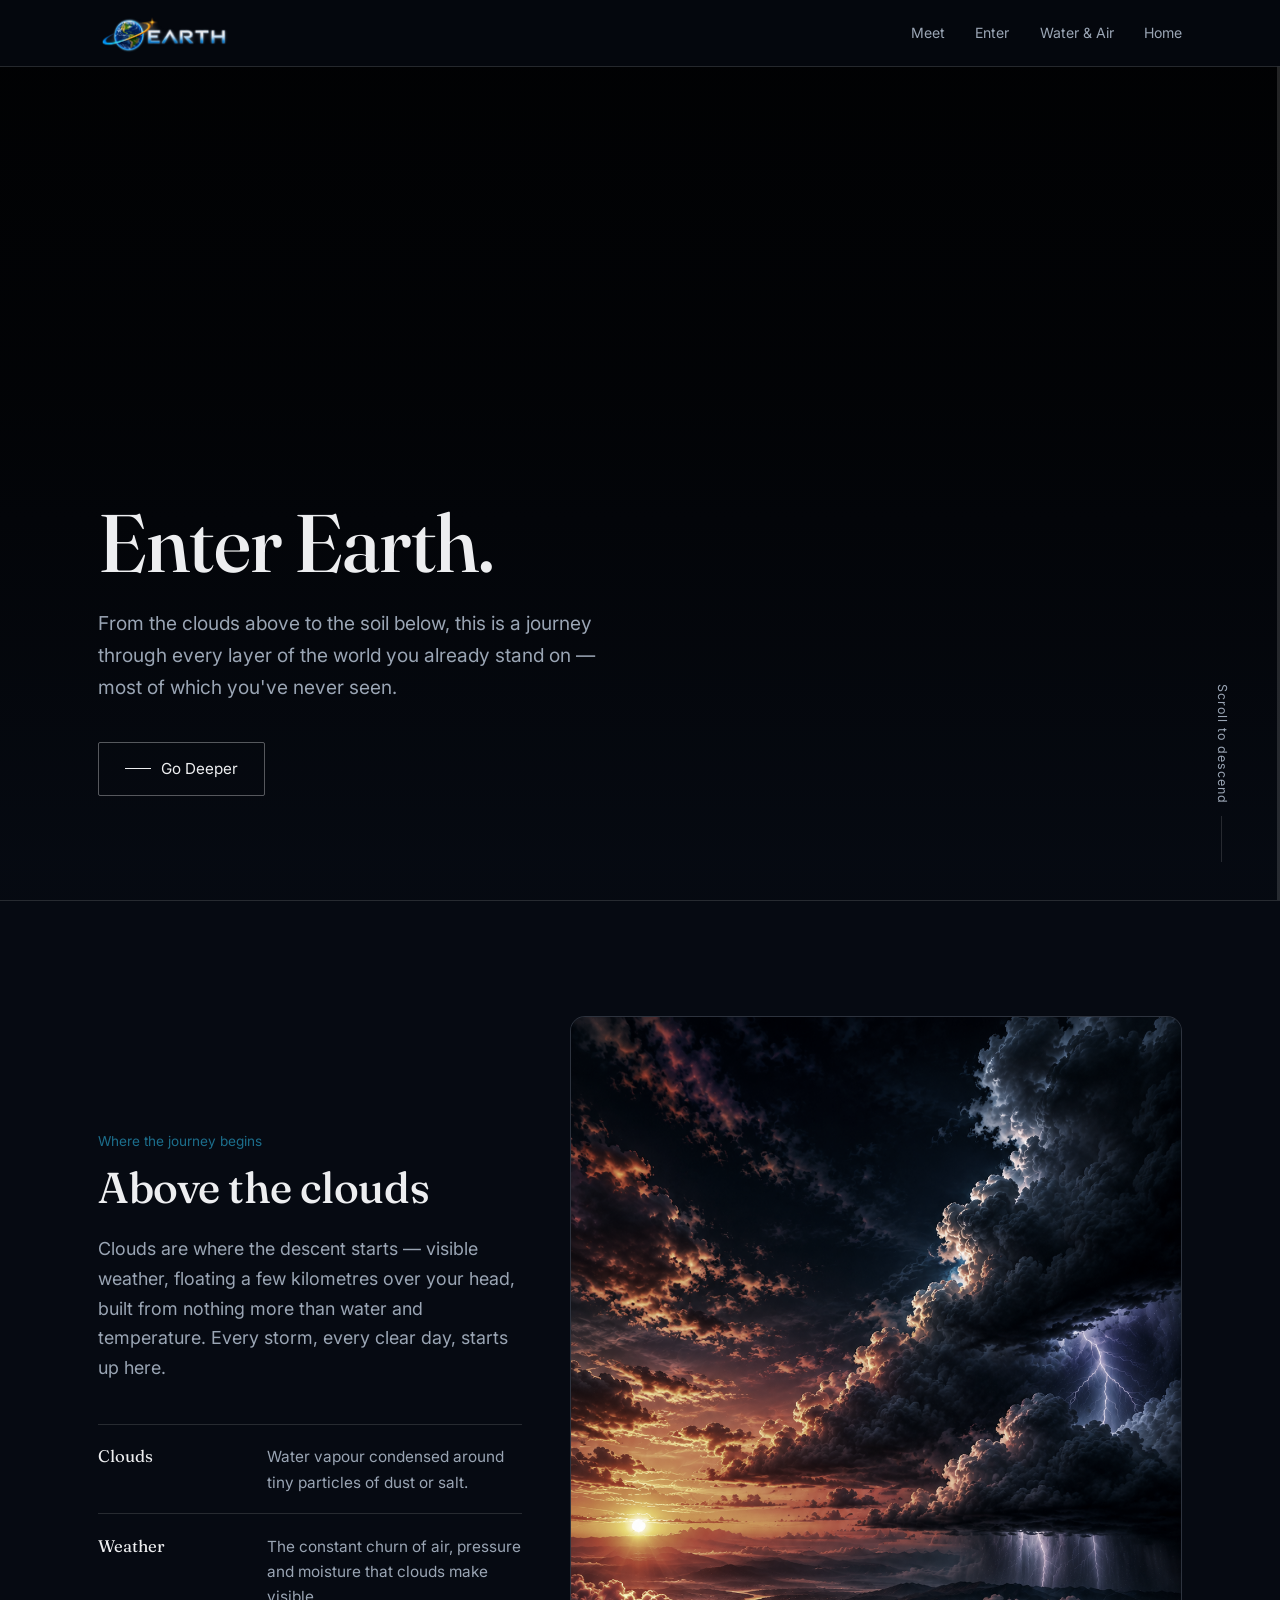
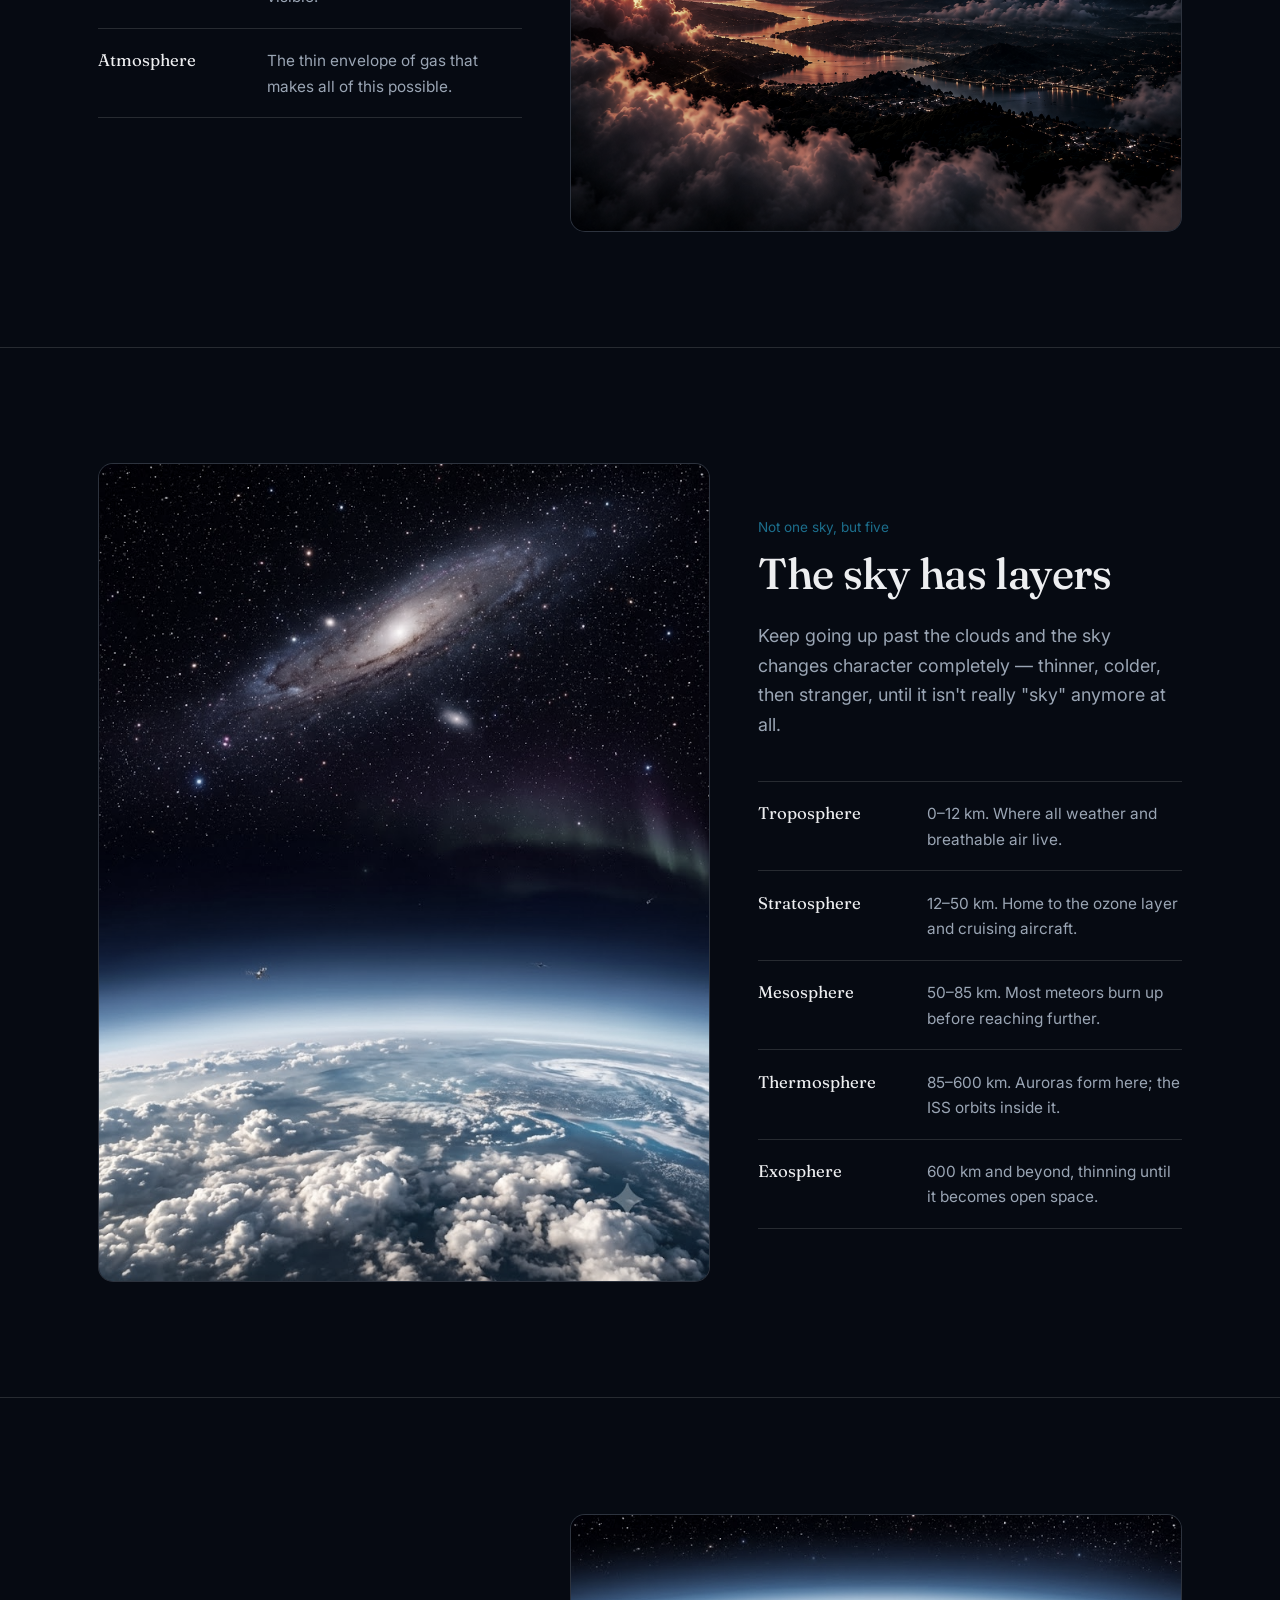
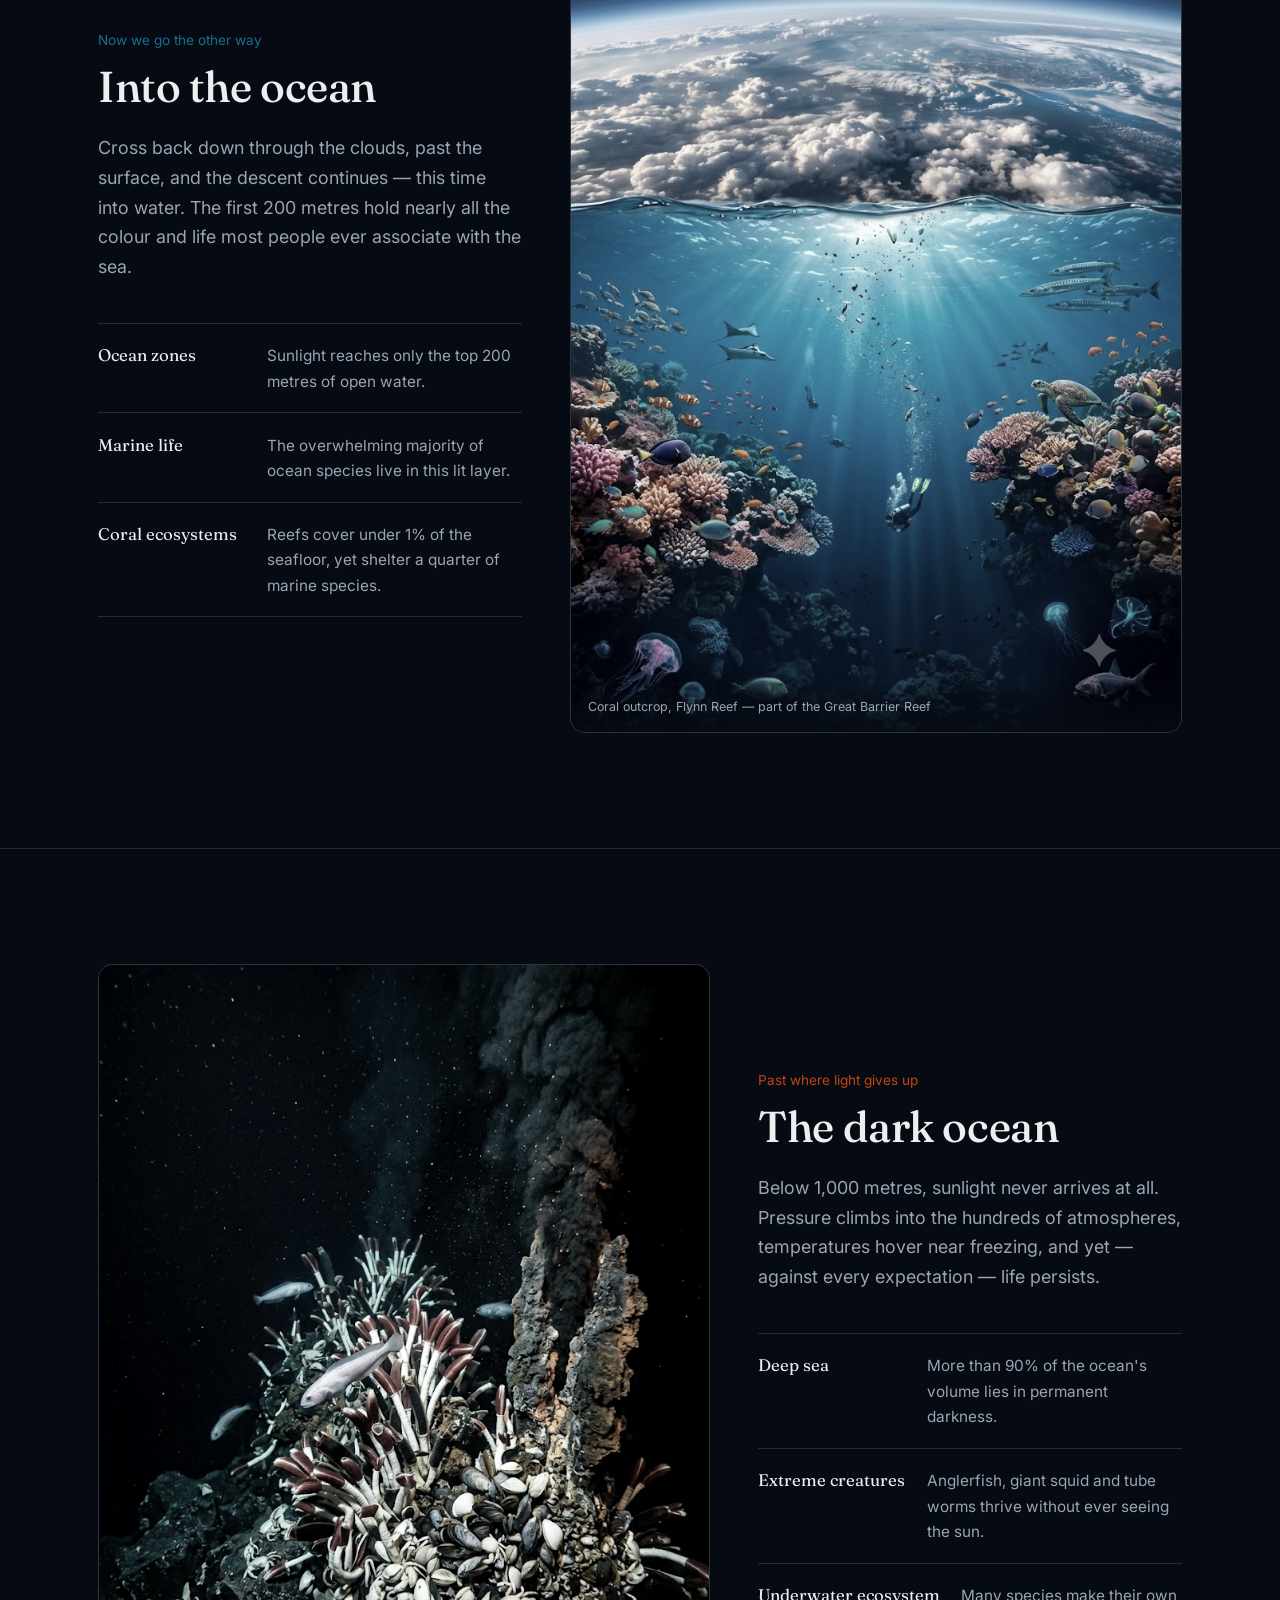
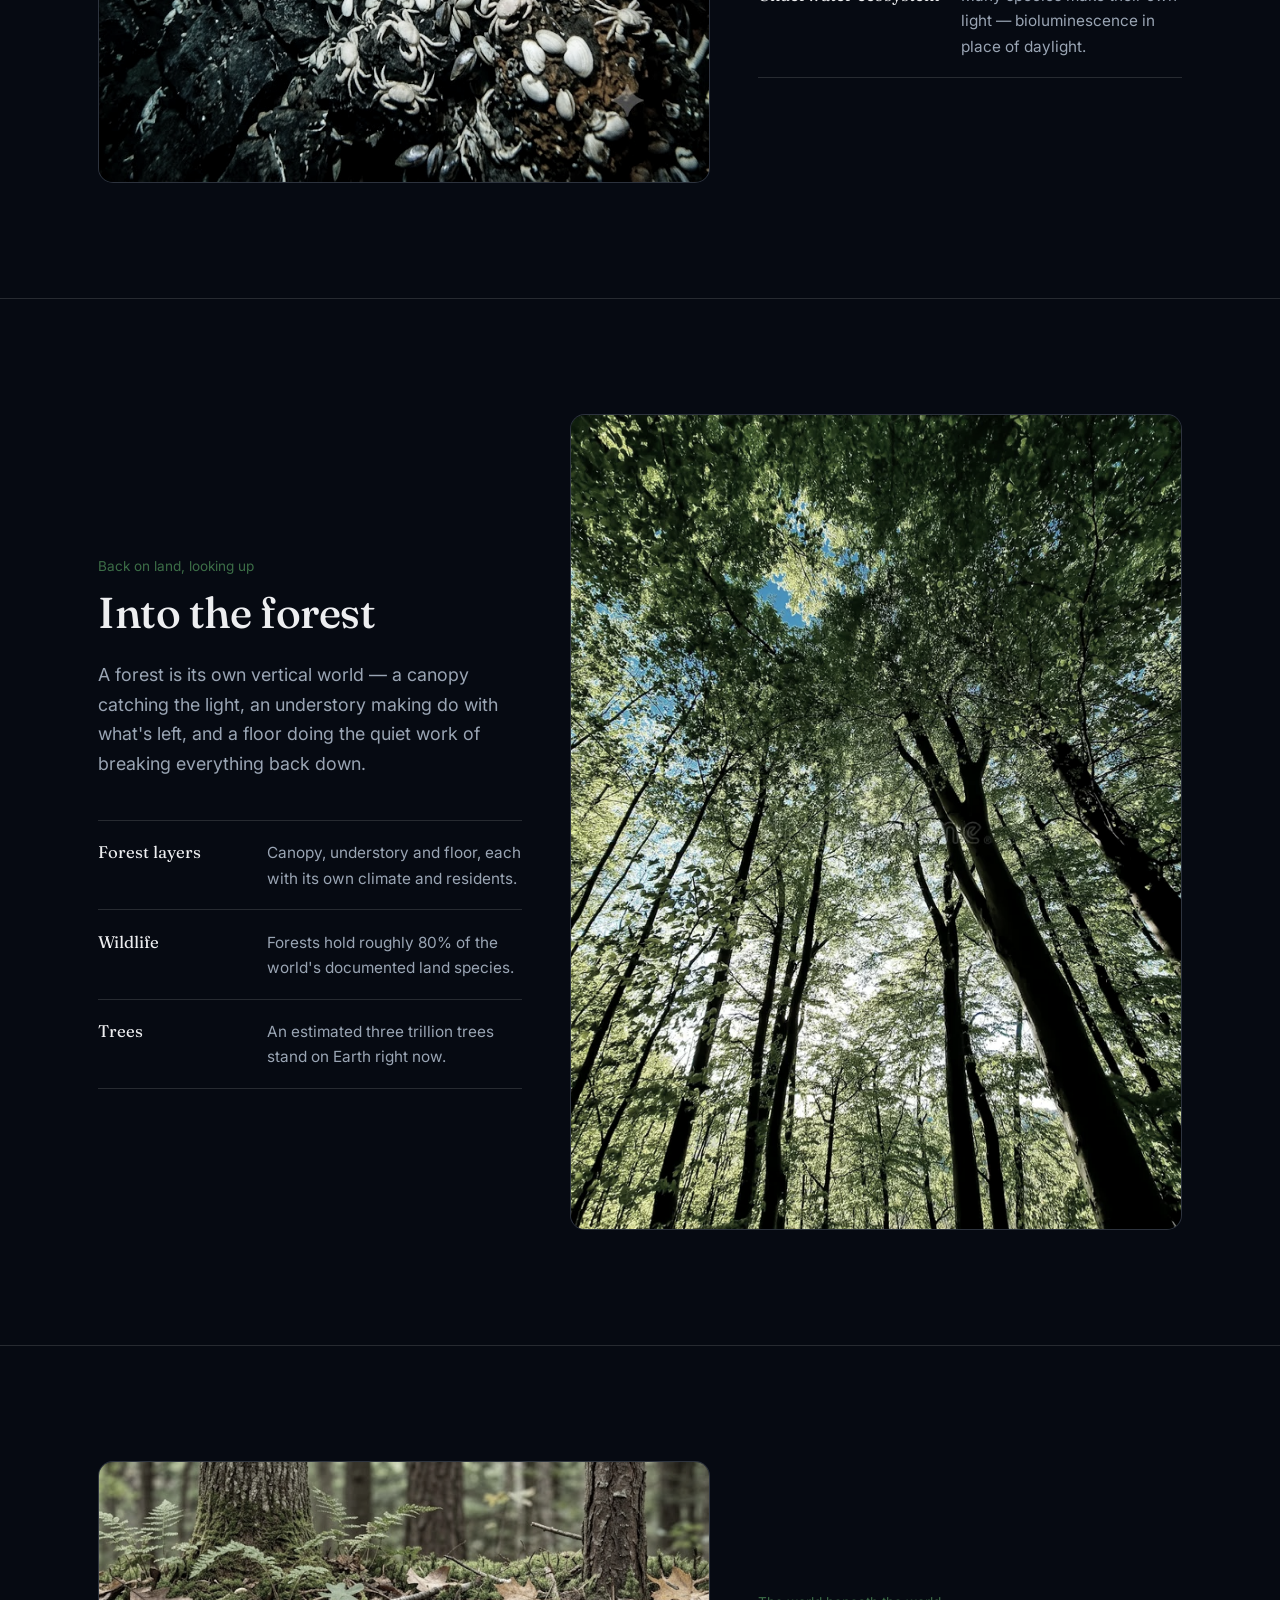
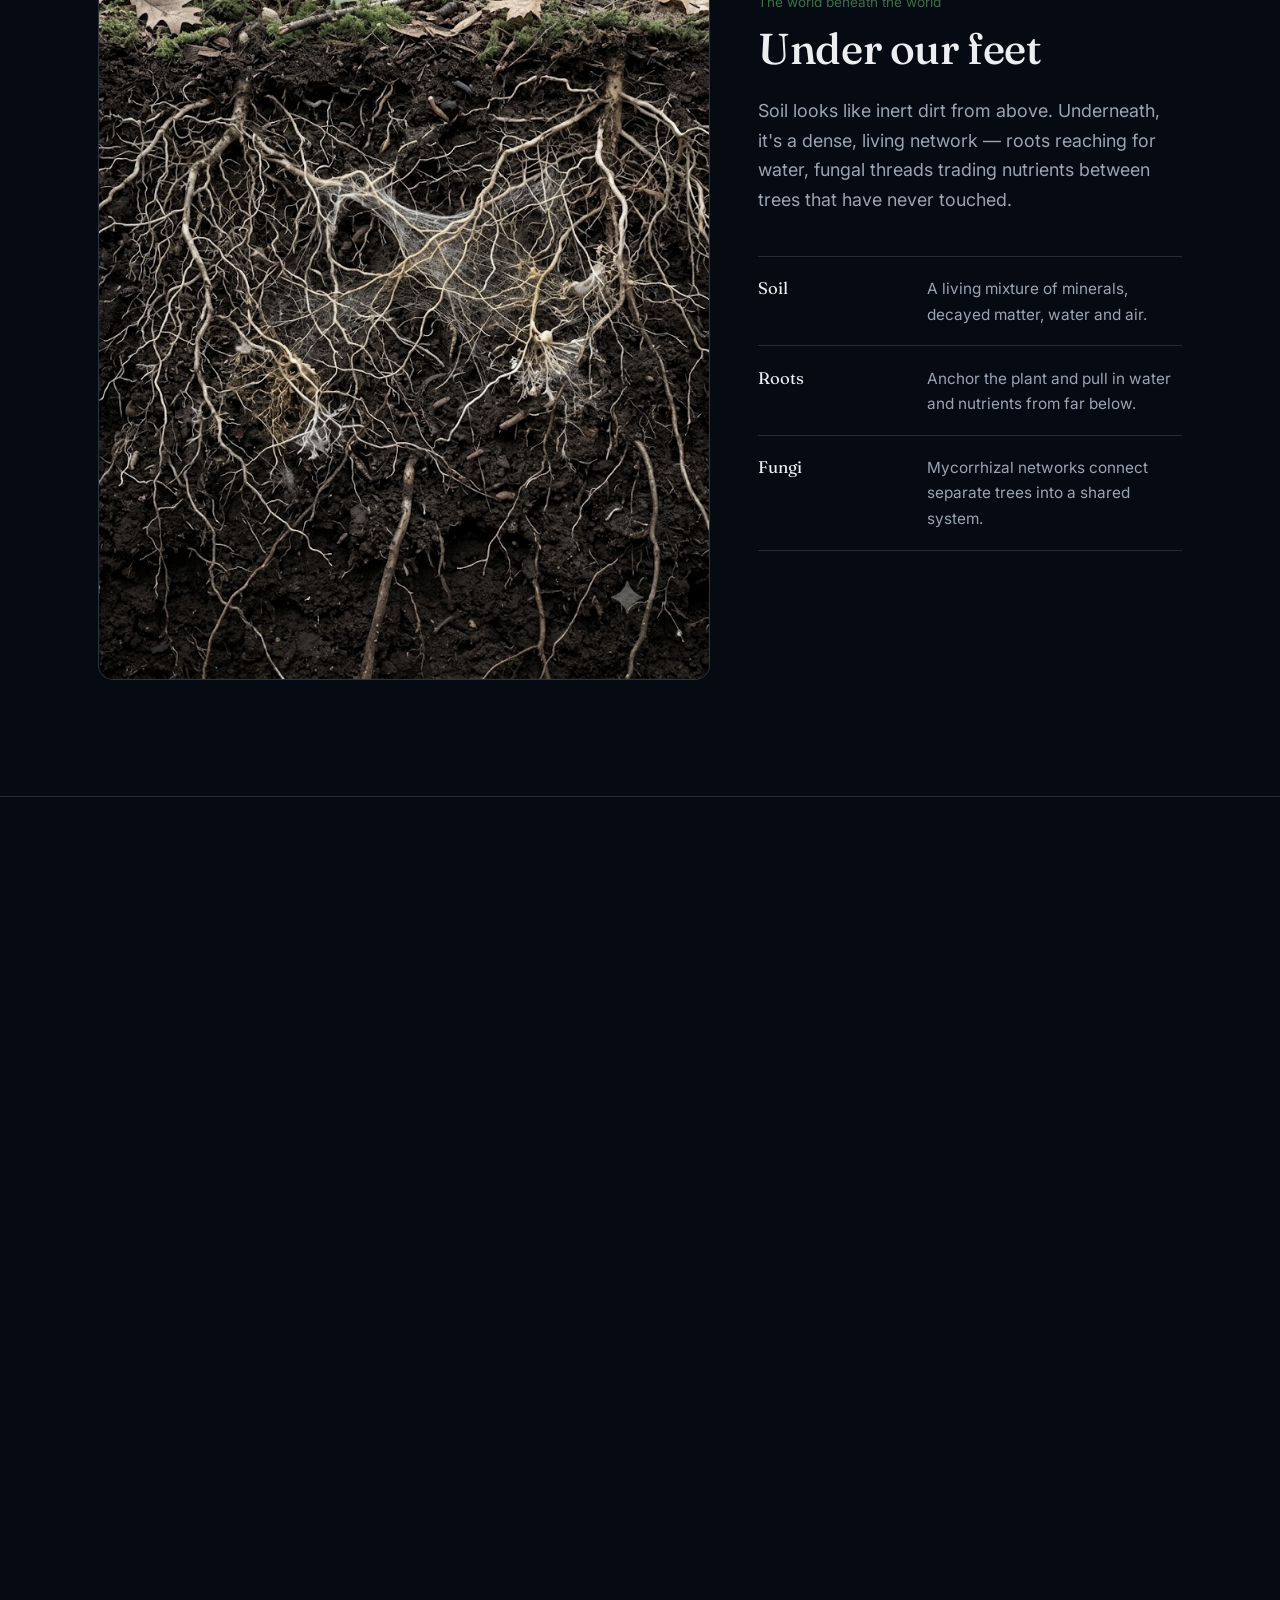
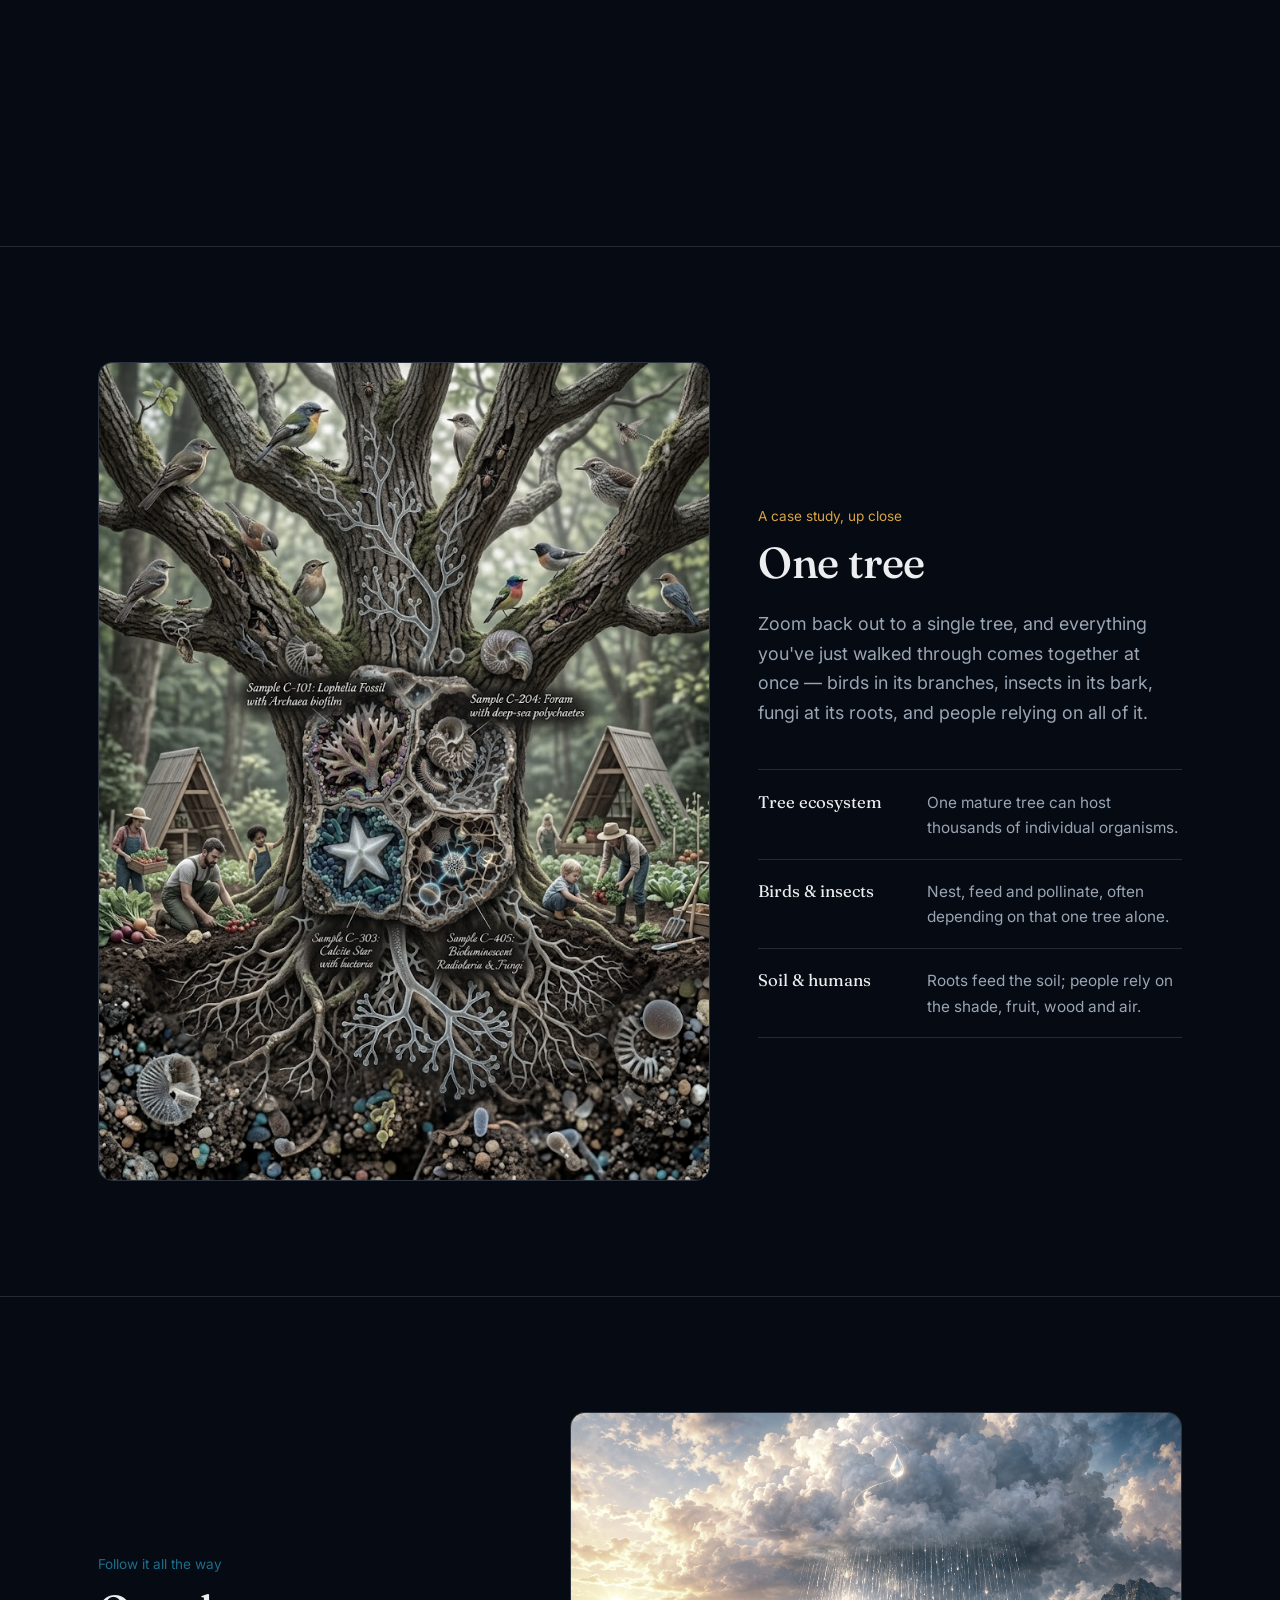
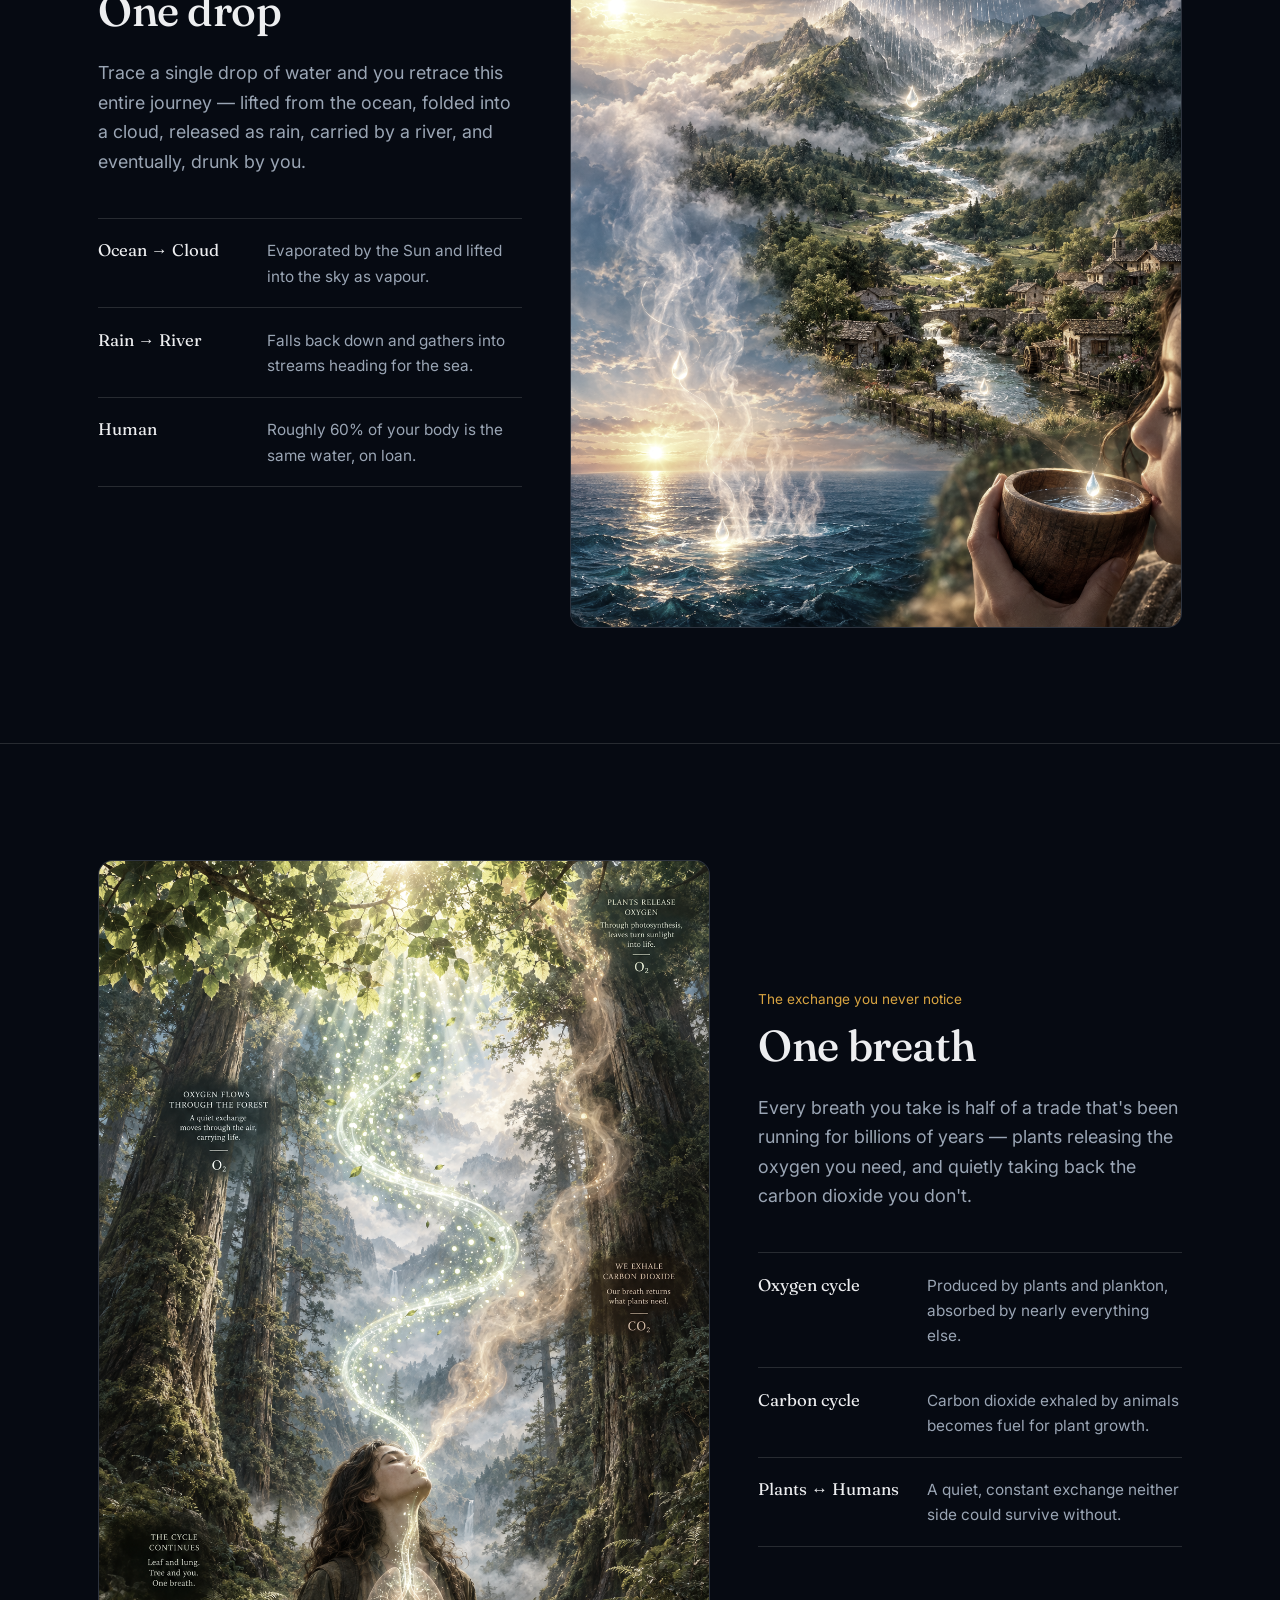
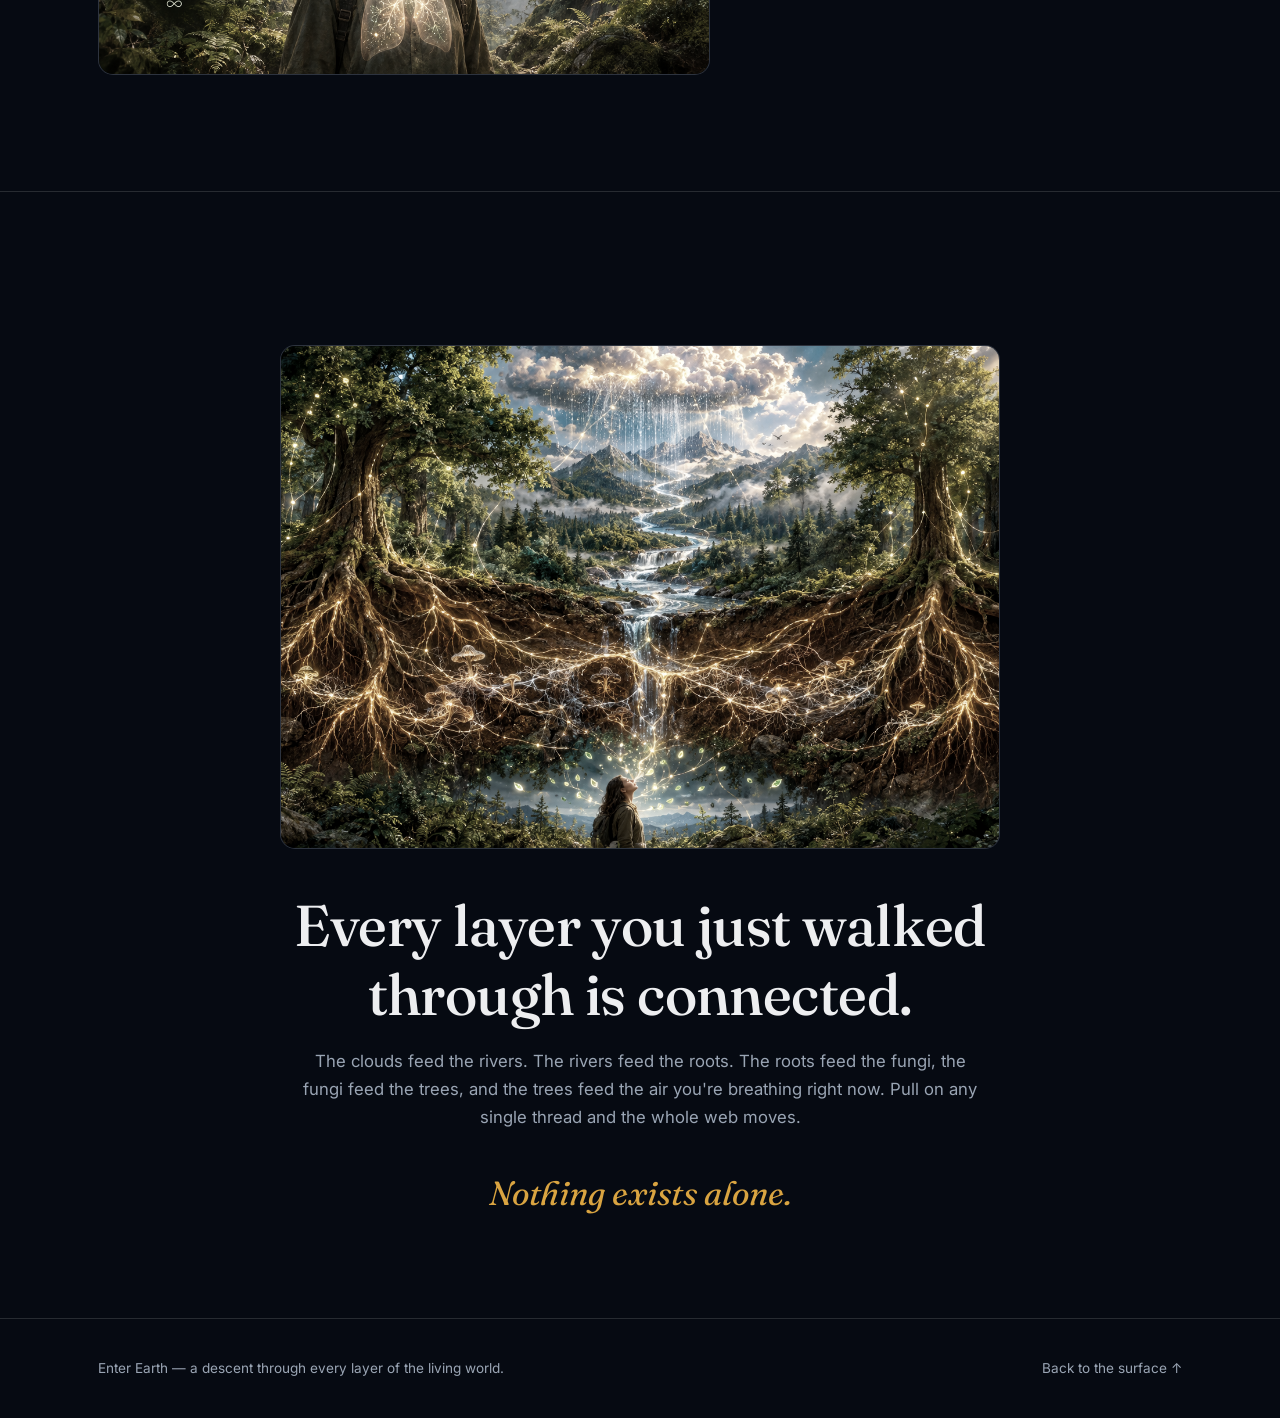
==== commit cf182b4e: "done" ====
--- a/earth.html
+++ b/earth.html
@@ -23,9 +23,10 @@
     <div class="depth-rail-fill" id="depthFill"></div>
   </div>
 
- <nav class="site-nav">
+  <nav class="site-nav">
   <div class="container-narrow">
-    <a href="#top" class="brand"><span class="brand-dot"></span>Meet Earth</a>
+    <!-- <a href="#top" class="brand"><span class="brand-dot"></span>Meet Earth</a> -->
+     <img class="branda" src="img/image copy 40.png" alt="">
 
     <input type="checkbox" id="navToggle" class="nav-toggle-checkbox">
     <label for="navToggle" class="nav-toggle" aria-label="Toggle menu">
--- a/css/earth.css
+++ b/css/earth.css
@@ -99,7 +99,10 @@
   height: 66px;
   position: relative; /* NEW — gives .nav-links a positioning anchor */
 }
-
+.branda{
+
+  width: 130px;
+}
 .brand {
   font-family: 'Fraunces', serif;
   font-weight: 600;
